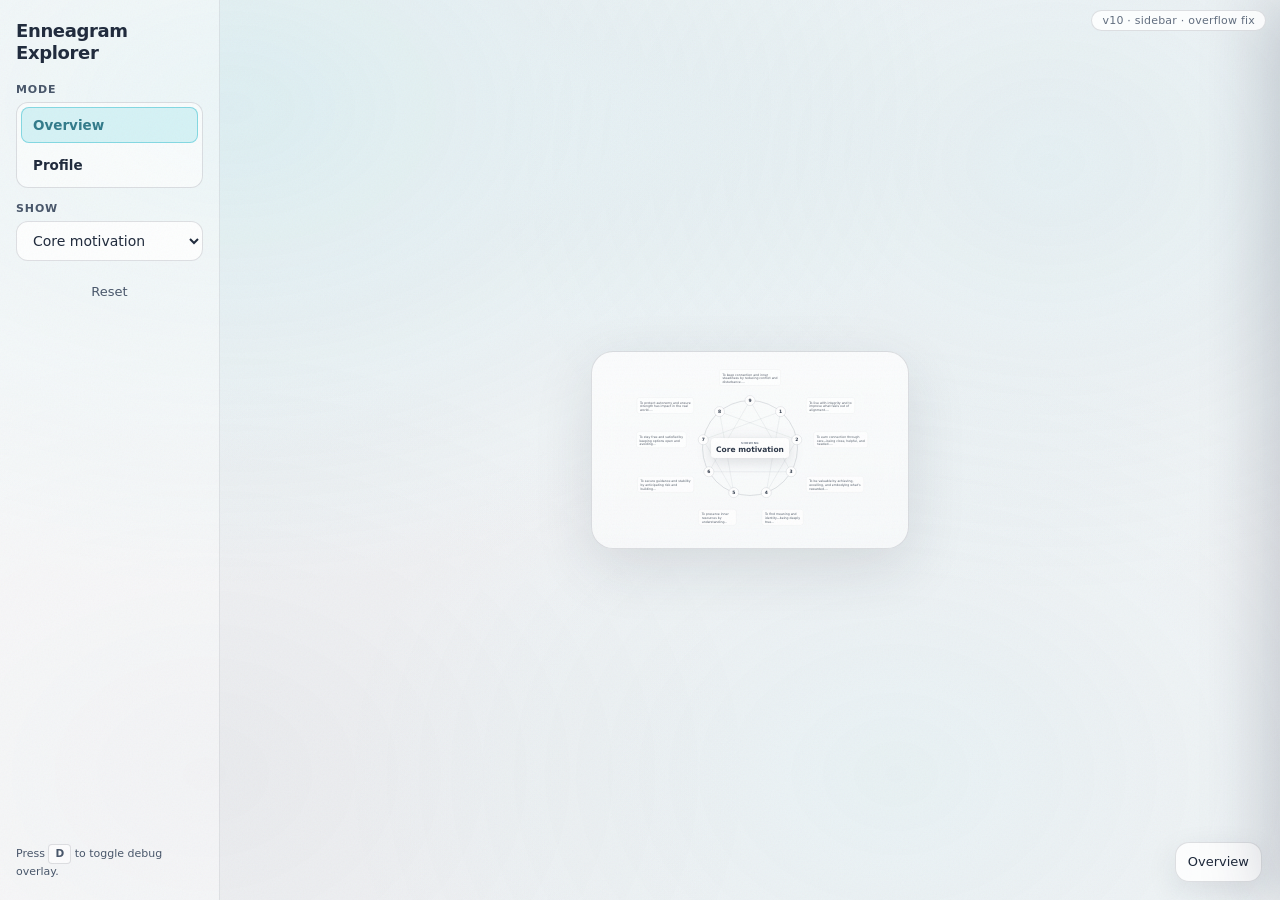
==== index.html @ 056f32e9 "Update index.html" ====
<!doctype html>
<html lang="en">
<head>
  <meta charset="utf-8" />
  <meta name="viewport" content="width=device-width, initial-scale=1" />
  <title>Enneagram Explorer — Compare + Type (v4)</title>
  <meta name="build-id" content="v10 · sidebar · overflow fix" />
  <meta name="color-scheme" content="light" />
  <style>
    :root {
      --brand-primary: #40C4D3;
      --brand-text: #1E293B;
      --brand-text-subtle: #475569;
      --brand-bg: #FFFFFF;
      --brand-page-bg: #F3F4F6;
      --font-heading: Satoshi, Inter, system-ui, -apple-system, Segoe UI, Roboto, Helvetica, Arial, sans-serif;
      --font-body: Inter, system-ui, -apple-system, Segoe UI, Roboto, Helvetica, Arial, sans-serif;
      --stroke: rgba(30,41,59,.14);
      --stroke-2: rgba(30,41,59,.10);
      --shadow: 0 18px 60px rgba(30,41,59,.12);
      --shadow-2: 0 10px 30px rgba(30,41,59,.10);
      --r-xl: 22px;
      --r-lg: 16px;
      --r-md: 12px;

      /* overlay palette (restrained) */
      --ol-a: rgba(59,130,246,.22);  /* blue */
      --ol-b: rgba(16,185,129,.22);  /* green */
      --ol-c: rgba(239,68,68,.22);   /* red */
      --ol-d: rgba(236,72,153,.20);  /* magenta */
      --ol-e: rgba(245,158,11,.20);  /* amber/yellow */
      --ol-f: rgba(6,182,212,.20);   /* cyan */

      --line-growth: rgba(34,197,94,.75);
      --line-stress: rgba(239,68,68,.70);
    }

    * { box-sizing: border-box; }
    html, body {
      height: 100%;
      margin: 0;
      background: var(--brand-page-bg);
      color: var(--brand-text);
      font-family: var(--font-body);
      -webkit-font-smoothing: antialiased;
      -moz-osx-font-smoothing: grayscale;
    }

    body::before {
      content: "";
      position: fixed;
      inset: 0;
      pointer-events: none;
      background:
        radial-gradient(1200px 800px at 18% 12%, color-mix(in srgb, var(--brand-primary) 14%, transparent) 0%, transparent 60%),
        radial-gradient(900px 700px at 82% 18%, color-mix(in srgb, var(--brand-primary) 9%, transparent) 0%, transparent 62%),
        radial-gradient(900px 700px at 70% 86%, color-mix(in srgb, var(--brand-primary) 7%, transparent) 0%, transparent 62%),
        radial-gradient(900px 700px at 16% 86%, rgba(30,41,59,.05) 0%, transparent 62%);
      opacity: .85;
    }

    body::after {
      content: "";
      position: fixed;
      inset: 0;
      pointer-events: none;
      opacity: .07;
      background-image: url("data:image/svg+xml,%3Csvg xmlns='http://www.w3.org/2000/svg' width='300' height='300'%3E%3Cfilter id='n'%3E%3CfeTurbulence type='fractalNoise' baseFrequency='.9' numOctaves='2' stitchTiles='stitch'/%3E%3C/filter%3E%3Crect width='300' height='300' filter='url(%23n)' opacity='.65'/%3E%3C/svg%3E");
      background-size: 420px 420px;
    }

    .wrap {
      min-height: 100vh;
      display: grid;
      grid-template-columns: 220px 1fr;
      position: relative;
    }

    .sidebar {
      position: sticky;
      top: 0;
      height: 100vh;
      padding: 20px 16px;
      display: flex;
      flex-direction: column;
      gap: 20px;
      border-right: 1px solid var(--stroke-2);
      background: rgba(255,255,255,.45);
      overflow-y: auto;
    }

    .brand h1 {
      margin: 0;
      font-family: var(--font-heading);
      font-weight: 650;
      letter-spacing: -0.02em;
      font-size: 18px;
      line-height: 1.2;
    }

    .sidebarControls {
      display: flex;
      flex-direction: column;
      gap: 14px;
    }

    .sidebarFoot {
      margin-top: auto;
      color: var(--brand-text-subtle);
      font-size: 11px;
      line-height: 1.5;
    }
    .sidebarFoot kbd {
      display: inline-block;
      padding: 1px 6px;
      border: 1px solid var(--stroke);
      border-radius: 4px;
      font-family: inherit;
      font-size: 10.5px;
      font-weight: 600;
      background: rgba(255,255,255,.7);
    }

    .ctrl {
      display: flex;
      flex-direction: column;
      gap: 6px;
    }
    .ctrl > label {
      color: var(--brand-text-subtle);
      font-size: 11px;
      letter-spacing: 0.08em;
      text-transform: uppercase;
      font-weight: 600;
    }
    .ctrl select {
      width: 100%;
      padding: 10px 12px;
      border: 1px solid var(--stroke);
      background: rgba(255,255,255,.85);
      border-radius: 12px;
      font: inherit;
      font-size: 14px;
      color: var(--brand-text);
    }
    .ctrl .mini { font-size: 13px; padding: 8px 10px; }

    /* Vertical segmented control (Mode selector in sidebar) */
    .seg {
      display: flex;
      flex-direction: column;
      gap: 4px;
      padding: 4px;
      background: rgba(255,255,255,.6);
      border: 1px solid var(--stroke);
      border-radius: 12px;
    }
    .seg button {
      appearance: none;
      border: 0;
      background: transparent;
      border-radius: 8px;
      padding: 10px 12px;
      font: inherit;
      font-size: 13.5px;
      font-weight: 550;
      color: var(--brand-text);
      text-align: left;
      cursor: pointer;
      transition: background .15s ease;
    }
    .seg button:hover { background: rgba(255,255,255,.7); }
    .seg button.active {
      background: color-mix(in srgb, var(--brand-primary) 22%, white);
      box-shadow: inset 0 0 0 1px color-mix(in srgb, var(--brand-primary) 55%, transparent);
      font-weight: 700;
      color: color-mix(in srgb, var(--brand-primary) 52%, var(--brand-text));
    }

    /* Stack the sidebar above main on narrow screens */
    @media (max-width: 720px) {
      .wrap { grid-template-columns: 1fr; }
      .sidebar {
        position: static;
        height: auto;
        border-right: 0;
        border-bottom: 1px solid var(--stroke-2);
        padding: 12px 14px;
      }
      .sidebarControls { flex-direction: row; flex-wrap: wrap; align-items: flex-end; }
      .seg { flex-direction: row; }
      .seg button { text-align: center; }
      .sidebarFoot { display: none; }
    }

    main {
      padding: 20px clamp(12px, 2.4vw, 28px);
      display: flex;
      align-items: center;
      justify-content: center;
      overflow: hidden;
      transition: padding-right .28s cubic-bezier(.2,.7,.2,1);
    }

    .card {
      border-radius: var(--r-xl);
      background: linear-gradient(180deg, rgba(255,255,255,.78), rgba(255,255,255,.56));
      border: 1px solid var(--stroke);
      box-shadow: var(--shadow);
      backdrop-filter: blur(14px);
      overflow: clip;
      position: relative;
    }

    .btn {
      appearance: none;
      border: 1px solid var(--stroke);
      background: rgba(255,255,255,.55);
      border-radius: 999px;
      padding: 8px 14px;
      font: inherit;
      font-size: 13px;
      color: var(--brand-text);
      cursor: pointer;
      transition: background .15s ease, border-color .15s ease;
    }
    .btn:hover { background: #fff; border-color: color-mix(in srgb, var(--brand-primary) 35%, var(--stroke)); }
    .btn-ghost { background: transparent; border-color: transparent; color: var(--brand-text-subtle); }
    .btn-ghost:hover { background: rgba(255,255,255,.55); border-color: var(--stroke); color: var(--brand-text); }

    .canvas { padding: 6px 8px 10px; }
    /* Cap the diagram to the viewport so it never forces scrolling.
       60px accounts for main's vertical padding + card border/padding. */
    .svgWrap {
      width: 100%;
      aspect-ratio: 5 / 3;
      max-height: calc(100vh - 60px);
      margin: 0 auto;
      display: grid;
      place-items: center;
    }
    svg { width: 100%; height: 100%; }

    .ring { fill: none; stroke: rgba(30,41,59,.25); stroke-width: 2.1; }
    .line { stroke: rgba(30,41,59,.14); stroke-width: 1.6; fill: none; }

    .node { cursor: pointer; }
    .node circle {
      fill: rgba(255,255,255,.88);
      stroke: rgba(30,41,59,.24);
      stroke-width: 1.4;
      transition: fill .18s ease, stroke .18s ease;
    }
    .node text {
      font-family: var(--font-heading);
      font-weight: 800;
      font-size: 18px;
      fill: rgba(30,41,59,.9);
      pointer-events: none;
      transition: fill .18s ease;
    }
    .node.hover circle {
      fill: color-mix(in srgb, var(--brand-primary) 10%, white);
      stroke: color-mix(in srgb, var(--brand-primary) 48%, rgba(30,41,59,.28));
    }
    .node.active circle {
      fill: color-mix(in srgb, var(--brand-primary) 16%, white);
      stroke: color-mix(in srgb, var(--brand-primary) 70%, rgba(30,41,59,.28));
    }

    /* Compare-mode inline labels */
    .cmpLabel { font-family: var(--font-body); font-size: 12.5px; line-height: 1.28; fill: rgba(30,41,59,.78); pointer-events: none; transition: font-size .18s ease, fill .18s ease; }
    .cmpLabel tspan.small { fill: rgba(71,85,105,.92); font-size: 11.5px; }
    .cmpLabelBg { fill: rgba(255,255,255,.78); stroke: rgba(30,41,59,.10); stroke-width: 1; rx: 10; ry: 10; cursor: default; transition: fill .18s ease, stroke .18s ease; }
    .cmpLabelGroup { transition: filter .22s ease; }
    .cmpLabelGroup:hover { filter: drop-shadow(0 12px 24px rgba(30,41,59,.14)); }
    .cmpLabelGroup.expanded .cmpLabelBg { fill: #ffffff; stroke: rgba(30,41,59,.26); filter: drop-shadow(0 22px 44px rgba(30,41,59,.24)); }
    .cmpLabelGroup.expanded .cmpLabel { fill: var(--brand-text); }

    /* Centre label — rounded card inside the circle.
       Overview mode: "SHOWING" eyebrow + prompt label (large).
       Profile mode, no type selected: big CTA.
       Profile mode, type selected: emoji + name + centre. */
    .centreLabel { font-family: var(--font-heading); text-anchor: middle; pointer-events: none; }
    .centreCard {
      fill: rgba(255,255,255,.94);
      stroke: rgba(30,41,59,.14);
      stroke-width: 1;
      filter: drop-shadow(0 14px 28px rgba(30,41,59,.14));
    }

    /* Overlay triangles */
    .triPath { fill: none; stroke: rgba(30,41,59,.14); stroke-width: 2; opacity: .35; transition: opacity .18s ease, stroke-width .18s ease, fill .18s ease; cursor: pointer; }
    .triPath.on { opacity: .95; stroke-width: 3.4; filter: drop-shadow(0 14px 20px rgba(30,41,59,.12)); }

    .triPath.a { stroke: var(--ol-a); }
    .triPath.b { stroke: var(--ol-b); }
    .triPath.c { stroke: var(--ol-c); }
    .triPath.d { stroke: var(--ol-d); }
    .triPath.e { stroke: var(--ol-e); }
    .triPath.f { stroke: var(--ol-f); }

    /* Filled triangles when highlighted */
    .triPath.a.on { fill: color-mix(in srgb, var(--ol-a) 60%, transparent); }
    .triPath.b.on { fill: color-mix(in srgb, var(--ol-b) 60%, transparent); }
    .triPath.c.on { fill: color-mix(in srgb, var(--ol-c) 60%, transparent); }
    .triPath.d.on { fill: color-mix(in srgb, var(--ol-d) 60%, transparent); }
    .triPath.e.on { fill: color-mix(in srgb, var(--ol-e) 60%, transparent); }
    .triPath.f.on { fill: color-mix(in srgb, var(--ol-f) 60%, transparent); }

    /* Triad mode: per-group colour wash on the type nodes */
    .node.triad-a circle { fill: color-mix(in srgb, var(--ol-a) 50%, white); }
    .node.triad-b circle { fill: color-mix(in srgb, var(--ol-b) 50%, white); }
    .node.triad-c circle { fill: color-mix(in srgb, var(--ol-c) 50%, white); }
    .node.triad-d circle { fill: color-mix(in srgb, var(--ol-d) 50%, white); }
    .node.triad-e circle { fill: color-mix(in srgb, var(--ol-e) 50%, white); }
    .node.triad-f circle { fill: color-mix(in srgb, var(--ol-f) 50%, white); }
    .node.triad-on.triad-a circle { fill: color-mix(in srgb, var(--ol-a) 90%, white); stroke: color-mix(in srgb, var(--ol-a) 85%, rgba(30,41,59,.4)); }
    .node.triad-on.triad-b circle { fill: color-mix(in srgb, var(--ol-b) 90%, white); stroke: color-mix(in srgb, var(--ol-b) 85%, rgba(30,41,59,.4)); }
    .node.triad-on.triad-c circle { fill: color-mix(in srgb, var(--ol-c) 90%, white); stroke: color-mix(in srgb, var(--ol-c) 85%, rgba(30,41,59,.4)); }
    .node.triad-on.triad-d circle { fill: color-mix(in srgb, var(--ol-d) 90%, white); stroke: color-mix(in srgb, var(--ol-d) 85%, rgba(30,41,59,.4)); }
    .node.triad-on.triad-e circle { fill: color-mix(in srgb, var(--ol-e) 90%, white); stroke: color-mix(in srgb, var(--ol-e) 85%, rgba(30,41,59,.4)); }
    .node.triad-on.triad-f circle { fill: color-mix(in srgb, var(--ol-f) 90%, white); stroke: color-mix(in srgb, var(--ol-f) 85%, rgba(30,41,59,.4)); }

    /* Line highlight overlays */
    .arrowPath { fill: none; stroke-width: 5.5; opacity: 0; stroke-linecap: round; stroke-linejoin: round; }
    .arrowPath.show { opacity: 1; filter: drop-shadow(0 10px 18px rgba(0,0,0,.08)); }
    .arrowPath.growth { stroke: var(--line-growth); }
    .arrowPath.stress { stroke: var(--line-stress); }

    /* Profile mode: zoom the SVG to just the ring by switching to a square aspect
       ratio. Width cap keeps the ring from being absurdly huge on wide monitors;
       height cap prevents viewport overflow. The JS swaps the viewBox in parallel. */
    body.profile-mode .svgWrap {
      aspect-ratio: 1 / 1;
      max-width: 760px;
      max-height: calc(100vh - 60px);
    }

    /* When the drawer is open on a reasonably wide viewport, shrink the main
       area (not the whole grid) so the diagram and drawer don't overlap. The
       sidebar stays anchored on the left. */
    @media (min-width: 860px) {
      .wrap.drawer-open main { padding-right: min(460px, 50vw); }
    }

    aside.drawer {
      position: fixed;
      top: 0;
      right: 0;
      height: 100vh;
      width: min(460px, 92vw);
      background: linear-gradient(180deg, rgba(255,255,255,.96), rgba(255,255,255,.92));
      border-left: 1px solid var(--stroke);
      box-shadow: -18px 0 60px rgba(30,41,59,.18);
      backdrop-filter: blur(14px);
      overflow-y: auto;
      z-index: 100;
      transform: translateX(100%);
      transition: transform .28s cubic-bezier(.2,.7,.2,1);
    }
    aside.drawer.open { transform: translateX(0); }

    .drawer-close {
      position: absolute;
      top: 14px;
      right: 14px;
      width: 32px;
      height: 32px;
      border-radius: 999px;
      border: 1px solid var(--stroke);
      background: rgba(255,255,255,.82);
      color: var(--brand-text-subtle);
      display: grid;
      place-items: center;
      font-size: 18px;
      line-height: 1;
      cursor: pointer;
      padding: 0;
      z-index: 2;
    }
    .drawer-close:hover { background: #fff; color: var(--brand-text); }

    .drawer-backdrop {
      position: fixed;
      inset: 0;
      background: rgba(15,23,42,.22);
      opacity: 0;
      pointer-events: none;
      transition: opacity .28s ease;
      z-index: 99;
    }
    .drawer-backdrop.open { opacity: 1; pointer-events: auto; }

    .panel {
      padding: 16px 18px 24px;
      display: grid;
      grid-template-rows: auto auto 1fr;
      gap: 12px;
    }

    .panelTop { display: flex; align-items: flex-start; justify-content: space-between; gap: 12px; }

    .typeTitle { display: flex; align-items: center; gap: 10px; min-width: 0; }

    .emoji {
      width: 36px;
      height: 36px;
      display: grid;
      place-items: center;
      border-radius: 12px;
      background: color-mix(in srgb, var(--brand-primary) 14%, white);
      border: 1px solid color-mix(in srgb, var(--brand-primary) 40%, rgba(30,41,59,.18));
      font-size: 18px;
      flex: 0 0 auto;
    }

    .typeTitle h2 {
      margin: 0;
      font-family: var(--font-heading);
      font-weight: 750;
      letter-spacing: -0.015em;
      font-size: 18px;
      line-height: 1.1;
    }

    .typeTitle p {
      margin: 4px 0 0;
      color: var(--brand-text-subtle);
      font-size: 13px;
      line-height: 1.35;
      max-width: 52ch;
    }

    /* Tabs */
    .tabs {
      display: none;
      gap: 8px;
      flex-wrap: wrap;
      align-items: center;
      padding: 8px;
      border-radius: 16px;
      border: 1px solid var(--stroke);
      background: rgba(255,255,255,.55);
    }

    .tab {
      border: 0;
      background: transparent;
      padding: 8px 10px;
      border-radius: 999px;
      font: inherit;
      font-size: 13px;
      color: var(--brand-text);
      cursor: pointer;
    }

    .tab.active {
      background: color-mix(in srgb, var(--brand-primary) 14%, white);
      box-shadow: inset 0 0 0 1px color-mix(in srgb, var(--brand-primary) 34%, transparent);
      font-weight: 650;
    }

    .pane { overflow: auto; padding-right: 6px; }

    .section {
      border: 1px solid var(--stroke-2);
      border-radius: var(--r-lg);
      background: rgba(255,255,255,.58);
      padding: 12px 12px;
      box-shadow: 0 10px 24px rgba(30,41,59,.06);
      margin-bottom: 10px;
    }

    .section h3 {
      margin: 0 0 8px;
      font-family: var(--font-heading);
      font-size: 14px;
      letter-spacing: -0.01em;
    }

    .copy { color: rgba(30,41,59,.88); font-size: 14px; line-height: 1.55; }
    .copy ul { margin: 8px 0 0; padding-left: 18px; }
    .copy li { margin: 6px 0; }
    .small { color: var(--brand-text-subtle); font-size: 13px; line-height: 1.4; }

    .chipRow { display: flex; flex-wrap: wrap; gap: 8px; margin-top: 10px; }
    .chip {
      border: 1px solid var(--stroke);
      background: rgba(255,255,255,.62);
      border-radius: 999px;
      padding: 8px 10px;
      font-size: 13px;
      cursor: pointer;
      display: inline-flex;
      align-items: center;
      gap: 8px;
    }
    .chip b { font-weight: 650; }

    .tooltip {
      position: fixed;
      z-index: 50;
      pointer-events: none;
      max-width: min(420px, calc(100vw - 28px));
      background: rgba(255,255,255,.84);
      border: 1px solid var(--stroke);
      border-radius: 16px;
      padding: 10px 12px;
      box-shadow: var(--shadow-2);
      backdrop-filter: blur(14px);
      opacity: 0;
      transform: translateY(6px);
      transition: opacity .12s ease, transform .12s ease;
    }

    .tooltip.show { opacity: 1; transform: translateY(0); }

    .ttTitle { display: flex; align-items: center; gap: 8px; font-family: var(--font-heading); font-weight: 750; letter-spacing: -0.01em; }
    .ttBody { margin-top: 6px; color: rgba(30,41,59,.86); font-size: 13px; line-height: 1.45; }

    .toast {
      position: fixed;
      right: 18px;
      bottom: 18px;
      background: rgba(255,255,255,.80);
      border: 1px solid var(--stroke);
      border-radius: 14px;
      padding: 10px 12px;
      box-shadow: var(--shadow-2);
      backdrop-filter: blur(14px);
      display: none;
      max-width: 420px;
      color: var(--brand-text);
      z-index: 60;
      font-size: 13px;
      line-height: 1.4;
    }

    .toast.show { display: block; animation: pop .2s ease; }

    @keyframes pop {
      from { transform: translateY(8px); opacity: .0; }
      to { transform: translateY(0); opacity: 1; }
    }

  /* Debug panel (only visible when DEBUG is on) */
    .debugPanel{
      position:absolute;
      left: 14px;
      bottom: 14px;
      z-index: 90;
      background: rgba(255,255,255,.82);
      border: 1px solid var(--stroke);
      border-radius: 14px;
      padding: 10px 12px;
      box-shadow: var(--shadow-2);
      backdrop-filter: blur(12px);
      display:none;
      min-width: 260px;
    }
    .debugPanel.show{ display:block; }
    .debugPanel .row{ display:flex; align-items:center; justify-content:space-between; gap: 10px; }
    .debugPanel .k{ font-size: 11px; color: rgba(71,85,105,.9); letter-spacing:.06em; text-transform: uppercase; }
    .debugPanel .v{ font-size: 12px; color: rgba(30,41,59,.92); font-weight: 650; }
    .debugPanel input[type="range"]{ width: 100%; margin-top: 8px; }

    /* Small version badge in the top-right so it's easy to tell at a glance
       which version of the file is loaded (useful when troubleshooting caching). */
    .versionBadge {
      position: fixed;
      top: 10px;
      right: 14px;
      z-index: 200;
      font-family: var(--font-body);
      font-size: 11px;
      font-weight: 500;
      letter-spacing: 0.02em;
      color: rgba(71, 85, 105, 0.85);
      background: rgba(255, 255, 255, 0.82);
      border: 1px solid var(--stroke);
      border-radius: 999px;
      padding: 3px 10px;
      backdrop-filter: blur(8px);
      pointer-events: none;
      user-select: none;
    }

  </style>
</head>
<body>
  <div class="versionBadge" id="versionBadge">v6</div>
  <div class="wrap">
    <aside class="sidebar">
      <div class="brand">
        <h1>Enneagram Explorer</h1>
      </div>

      <div class="sidebarControls">
        <div class="ctrl">
          <label>Mode</label>
          <div class="seg" id="macroSeg" aria-label="Mode selector">
            <button type="button" data-macro="compare" class="active">Overview</button>
            <button type="button" data-macro="type">Profile</button>
          </div>
        </div>

        <div class="ctrl" id="compareSelect">
          <label for="cmpPrompt">Show</label>
          <select id="cmpPrompt"></select>
          <select id="cmpSub" class="mini" style="display:none;"></select>
        </div>

        <button class="btn btn-ghost" id="reset" type="button">Reset</button>
      </div>

      <div class="sidebarFoot">
        Press <kbd>D</kbd> to toggle debug overlay.
      </div>
    </aside>

    <main>
      <section class="card" aria-label="Enneagram map">
        <div class="canvas">
          <div class="svgWrap" style="position:relative;">
            <div class="debugPanel" id="debugPanel">
              <div class="k" style="text-transform:none; letter-spacing:0;">Anchor points shown in blue. Label rects shown in green.</div>
              <div class="k" style="margin-top:8px; text-transform:none; letter-spacing:0;">Toggle debug: <b>D</b></div>
            </div>
            <svg viewBox="-220 -60 1200 720" role="img" aria-label="Enneagram diagram" id="diagramSvg">
              <g id="diagram" transform="translate(80,0)">
                <path class="line" id="triangle" />
                <path class="line" id="hexad" />
                <circle class="ring" cx="300" cy="300" r="190" />

                <!-- overlays -->
                <g id="overlayGroups"></g>
                <g id="overlayArrows"></g>

                <!-- Centre label sits BELOW nodes so node circles render over it
                     when a wide centre card would otherwise overlap them. -->
                <g id="centreLabel" aria-hidden="true"></g>

                <g id="nodes"></g>
                <g id="debugLayer"></g>
                <g id="compareLabels">
                  <g id="labelLeaders"></g>
                  <g id="labelBoxes"></g>
                </g>
              </g>
            </svg>
          </div>
        </div>
      </section>
    </main>

    <div class="drawer-backdrop" id="drawerBackdrop" aria-hidden="true"></div>

    <aside class="drawer" id="detailDrawer" aria-label="Detail panel" aria-hidden="true">
      <button class="drawer-close" id="drawerClose" type="button" aria-label="Close details">×</button>
      <div class="panel">
        <div class="panelTop">
          <div class="typeTitle">
            <div class="emoji" id="typeEmoji">—</div>
            <div>
              <h2 id="panelTitle">Compare</h2>
              <p id="panelLead">Choose a compare prompt, then click a type to pin the full text here.</p>
            </div>
          </div>
          <div style="display:flex; gap:8px; flex-wrap:wrap; justify-content:flex-end;">
            <button class="btn" id="focus" type="button">Focus</button>
          </div>
        </div>

        <div class="tabs" id="tabs" aria-label="Type mode tabs"></div>
        <div class="pane" id="pane"></div>
      </div>
    </aside>
  </div>

  <div class="tooltip" id="tooltip" aria-hidden="true">
    <div class="ttTitle" id="ttTitle"></div>
    <div class="ttBody" id="ttBody"></div>
  </div>

  <div class="toast" id="toast" role="status" aria-live="polite"></div>

  <script>
    // --- Geometry ---
    const cx = 300, cy = 300, r = 190; // slightly smaller so outside labels fit better
    const order = [9,1,2,3,4,5,6,7,8];
    const angles = { 9:0, 1:40, 2:80, 3:120, 4:160, 5:200, 6:240, 7:280, 8:320 };

    function polarToXY(angleDeg, radius=r) {
      const a = (angleDeg - 90) * Math.PI / 180;
      return { x: cx + Math.cos(a) * radius, y: cy + Math.sin(a) * radius };
    }

    const points = Object.fromEntries(order.map(n => [n, polarToXY(angles[n]) ]));

    function pathFrom(seq) {
      return seq.map((n,i) => `${i===0?'M':'L'} ${points[n].x.toFixed(2)} ${points[n].y.toFixed(2)}`).join(' ') + ' Z';
    }

    function openPath(seq) {
      return seq.map((n,i) => `${i===0?'M':'L'} ${points[n].x.toFixed(2)} ${points[n].y.toFixed(2)}`).join(' ');
    }

    document.getElementById('triangle').setAttribute('d', pathFrom([9,3,6]));
    document.getElementById('hexad').setAttribute('d', pathFrom([1,4,2,8,5,7]));

    // --- Data (paraphrased + placeholders flagged) ---
    // Note: We are not reproducing book text verbatim.
    const TYPES = {
      1: { emoji:'✅', name:'Type 1', centre:'Instinctive (Gut)',
        coreMotivation:'To live with integrity and to improve what feels out of alignment. (Placeholder — refine wording)',
        coreFear:'Being bad, corrupt, or defective.',
        coreDesire:'To be good and in balance; to have integrity.',
        childhoodMessage:'You are good.',
        wakeUpCall:'A heavy sense of personal obligation to fix what is wrong.',
        warningSign:'Fear that their ideals may be wrong or counterproductive.',
        lines:{stress:4, growth:7},
        growthLineExplanation:'Moving toward 7 can look like more spontaneity and play, loosening the inner grip without abandoning standards. (Placeholder — refine wording)',
        stressLineExplanation:'Under pressure, some Ones become moodier and more self-conscious, with a stronger sense of dissatisfaction. (Placeholder — refine wording)'
      },
      2: { emoji:'🤝', name:'Type 2', centre:'Feeling (Heart)',
        coreMotivation:'To earn connection through care—being close, helpful, and needed. (Placeholder — refine wording)',
        coreFear:'Being unloved or unwanted.',
        coreDesire:'To feel loved.',
        childhoodMessage:'You are wanted.',
        wakeUpCall:'People-pleasing as a way to secure connection.',
        warningSign:'Fear that they are driving loved ones away.',
        lines:{stress:8, growth:4},
        growthLineExplanation:'Moving toward 4 can look like owning personal feelings and needs directly, not just tracking others. (Placeholder — refine wording)',
        stressLineExplanation:'Under pressure, Twos may become more forceful or controlling about getting needs met. (Placeholder — refine wording)'
      },
      3: { emoji:'🏆', name:'Type 3', centre:'Feeling (Heart)',
        coreMotivation:'To be valuable by achieving, excelling, and embodying what’s rewarded. (Placeholder — refine wording)',
        coreFear:'Being worthless without achievement.',
        coreDesire:'To be valuable.',
        childhoodMessage:'You are loved for yourself.',
        wakeUpCall:'Equating value with success and performance.',
        warningSign:'Fear that they are failing and their image is fraudulent.',
        lines:{stress:9, growth:6},
        growthLineExplanation:'Moving toward 6 can look like commitment to people and values, not just outcomes—more cooperation, less image-management. (Placeholder — refine wording)',
        stressLineExplanation:'Under pressure, Threes can disengage and go on autopilot, avoiding what they feel. (Placeholder — refine wording)'
      },
      4: { emoji:'🎭', name:'Type 4', centre:'Feeling (Heart)',
        coreMotivation:'To find meaning and identity—being deeply true to the inner experience. (Placeholder — refine wording)',
        coreFear:'Having no identity or personal significance.',
        coreDesire:'To be oneself.',
        childhoodMessage:'You are seen for who you are.',
        wakeUpCall:'Using imagination to intensify feelings and longing.',
        warningSign:'Fear they are wasting their life and opportunities.',
        lines:{stress:2, growth:1},
        growthLineExplanation:'Moving toward 1 can look like structure, discernment, and principled action—turning feeling into follow-through. (Placeholder — refine wording)',
        stressLineExplanation:'Under pressure, Fours can cling for reassurance or become more demanding of closeness. (Placeholder — refine wording)'
      },
      5: { emoji:'🔍', name:'Type 5', centre:'Thinking (Head)',
        coreMotivation:'To preserve inner resources by understanding and keeping enough space. (Placeholder — refine wording)',
        coreFear:'Being helpless, incapable, or overwhelmed.',
        coreDesire:'To be competent.',
        childhoodMessage:'Your needs are not a problem.',
        wakeUpCall:'Withdrawing from reality into concepts and mental worlds.',
        warningSign:'Fear they will never find a place in the world with people.',
        lines:{stress:7, growth:8},
        growthLineExplanation:'Moving toward 8 can look like decisive engagement and plainspoken action, taking up space in the world. (Placeholder — refine wording)',
        stressLineExplanation:'Under pressure, Fives can become scattered and overstimulated, chasing options or ideas. (Placeholder — refine wording)'
      },
      6: { emoji:'🔒', name:'Type 6', centre:'Thinking (Head)',
        coreMotivation:'To secure guidance and stability by anticipating risk and building support. (Placeholder — refine wording)',
        coreFear:'Being without support or guidance.',
        coreDesire:'To be secure.',
        childhoodMessage:'You are safe.',
        wakeUpCall:'Becoming dependent on something outside the self for guidance.',
        warningSign:'Fear that their own actions have harmed their security.',
        lines:{stress:3, growth:9},
        growthLineExplanation:'Moving toward 9 can look like steadiness and calm, trusting the next step without constant scanning. (Placeholder — refine wording)',
        stressLineExplanation:'Under pressure, Sixes can hustle for approval or certainty, becoming more competitive or image-driven. (Placeholder — refine wording)'
      },
      7: { emoji:'🎉', name:'Type 7', centre:'Thinking (Head)',
        coreMotivation:'To stay free and satisfied by keeping options open and avoiding confinement. (Placeholder — refine wording)',
        coreFear:'Being deprived or trapped in pain.',
        coreDesire:'To be happy and satisfied.',
        childhoodMessage:'You will be taken care of.',
        wakeUpCall:'A feeling that something better is available elsewhere.',
        warningSign:'Fear that their pursuits are bringing only pain.',
        lines:{stress:1, growth:5},
        growthLineExplanation:'Moving toward 5 can look like depth, focus, and staying with experience long enough to learn from it. (Placeholder — refine wording)',
        stressLineExplanation:'Under pressure, Sevens can become more critical and perfectionistic, tightening around details. (Placeholder — refine wording)'
      },
      8: { emoji:'🦁', name:'Type 8', centre:'Instinctive (Gut)',
        coreMotivation:'To protect autonomy and ensure strength has impact in the real world. (Placeholder — refine wording)',
        coreFear:'Being harmed or controlled by others.',
        coreDesire:'To protect oneself and determine one’s path.',
        childhoodMessage:'You will not be betrayed.',
        wakeUpCall:'Pushing and struggling to force things to happen.',
        warningSign:'Fear others are turning against them and will retaliate.',
        lines:{stress:5, growth:2},
        growthLineExplanation:'Moving toward 2 can look like strength expressed as care—warmth without losing boundaries. (Placeholder — refine wording)',
        stressLineExplanation:'Under pressure, Eights can withdraw and become more guarded and watchful. (Placeholder — refine wording)'
      },
      9: { emoji:'☮️', name:'Type 9', centre:'Instinctive (Gut)',
        coreMotivation:'To keep connection and inner steadiness by reducing conflict and disturbance. (Placeholder — refine wording)',
        coreFear:'Loss of connection; fragmentation.',
        coreDesire:'To be at peace.',
        childhoodMessage:'Your presence matters.',
        wakeUpCall:'Outwardly accommodating to avoid conflict.',
        warningSign:'Fear reality will force them to deal with their problems.',
        lines:{stress:6, growth:3},
        growthLineExplanation:'Moving toward 3 can look like prioritising, acting, and allowing visibility without losing groundedness. (Placeholder — refine wording)',
        stressLineExplanation:'Under pressure, Nines can become more anxious and second-guessing, scanning for what could go wrong. (Placeholder — refine wording)'
      },
    };

    const GROUP_SYSTEMS = {
      centres: {
        label: 'Centres (Gut/Heart/Head)',
        groups: [
          { id:'gut', name:'Instinctive (Gut)', types:[8,9,1], color:'a',
            summary:'Concerned with boundaries and resistance; anger/rage is often the signal emotion.',
            perType: {
              8: 'When activated, energy moves outward: protect, push back, take charge. (Placeholder — refine wording)',
              9: 'When activated, energy can go numb or diffuse: minimise disturbance, keep things steady. (Placeholder — refine wording)',
              1: 'When activated, energy can tighten inward: hold standards, self-correct, restrain impulses. (Placeholder — refine wording)'
            }
          },
          { id:'heart', name:'Feeling (Heart)', types:[2,3,4], color:'b',
            summary:'Concerned with self-image and value; shame/self-consciousness often sits underneath.',
            perType: {
              2: 'Tracks others to secure closeness; can over-give to earn belonging. (Placeholder — refine wording)',
              3: 'Adapts to what’s rewarded; performance protects against worthlessness. (Placeholder — refine wording)',
              4: 'Seeks meaning and identity; intensity protects against feeling insignificant. (Placeholder — refine wording)'
            }
          },
          { id:'head', name:'Thinking (Head)', types:[5,6,7], color:'c',
            summary:'Concerned with security and guidance; fear/anxiety often drives strategies.',
            perType: {
              5: 'Pulls back to preserve resources and reduce overwhelm. (Placeholder — refine wording)',
              6: 'Scans for risk and support; tries to establish certainty. (Placeholder — refine wording)',
              7: 'Stays future-oriented to avoid pain; keeps options open. (Placeholder — refine wording)'
            }
          },
        ]
      },
      hornevian: {
        label: 'Hornevian (social style)',
        groups: [
          { id:'assertive', name:'Assertive', types:[3,7,8], color:'d',
            summary:'Moves against pressure by expanding the ego: taking charge, pushing forward, insisting.',
            perType: {
              3: 'Pushes toward achievement: “I’ll perform and win the goal.” (Placeholder — refine wording)',
              7: 'Pushes toward options: “I’ll stay free and keep it positive.” (Placeholder — refine wording)',
              8: 'Pushes toward control: “I’ll handle it directly.” (Placeholder — refine wording)'
            }
          },
          { id:'compliant', name:'Compliant / Dutiful', types:[1,2,6], color:'e',
            summary:'Moves toward what feels required: duty, rightness, earning belonging/support.',
            perType: {
              1: 'Earns autonomy by being correct/responsible. (Placeholder — refine wording)',
              2: 'Earns closeness by helping and being needed. (Placeholder — refine wording)',
              6: 'Earns security by doing what’s expected / covering bases. (Placeholder — refine wording)'
            }
          },
          { id:'withdrawn', name:'Withdrawn', types:[4,5,9], color:'f',
            summary:'Moves away to regulate: retreats inward, conserves energy, keeps distance from demands.',
            perType: {
              4: 'Withdraws into feeling/meaning: “I need space to feel and understand.” (Placeholder — refine wording)',
              5: 'Withdraws into thinking: “I need space to think and prepare.” (Placeholder — refine wording)',
              9: 'Withdraws into comfort: “I’ll keep things calm; I don’t want escalation.” (Placeholder — refine wording)'
            }
          }
        ]
      },
      harmonic: {
        label: 'Harmonic (coping with conflict)',
        groups: [
          { id:'positive', name:'Positive outlook', types:[2,7,9], color:'b',
            summary:'Copes by reframing or emphasising the positive; can have difficulty staying with pain and conflict.',
            perType: {
              2: 'Keeps connection by focusing on helping and goodwill. (Placeholder — refine wording)',
              7: 'Keeps mood up by scanning for what could be enjoyable or possible. (Placeholder — refine wording)',
              9: 'Keeps peace by smoothing tension and minimising disturbance. (Placeholder — refine wording)'
            }
          },
          { id:'competency', name:'Competency', types:[1,3,5], color:'a',
            summary:'Copes by getting competent and objective; feelings may be put aside to solve the problem.',
            perType: {
              1: 'Solves by standards: “Let’s do it the right way.” (Placeholder — refine wording)',
              3: 'Solves by efficiency: “Let’s execute and deliver.” (Placeholder — refine wording)',
              5: 'Solves by analysis: “Let me understand the hidden issues.” (Placeholder — refine wording)'
            }
          },
          { id:'reactive', name:'Reactive', types:[4,6,8], color:'c',
            summary:'Copes by responding strongly and needing engagement; wants a real response before moving on.',
            perType: {
              4: 'Needs emotional resonance: “Do you understand what this means and how it feels?” (Draft — review)',
              6: 'Needs reassurance and clarity: “Is this safe, and what’s the plan?” (Draft — review)',
              8: 'Needs truth and traction: “What’s actually happening, and what are we going to do?” (Draft — review)'
            }
          },
        ]
      }
    };

    const COMPARE_PROMPTS = [
      { id:'coreMotivation', label:'Core motivation', stem:'Core motivation:' },
      { id:'coreFear', label:'Core fear', stem:'Core fear:' },
      { id:'coreDesire', label:'Core desire', stem:'Core desire:' },
      { id:'childhoodMessage', label:'Childhood message', stem:'Childhood message:' },
      { id:'wakeUpCall', label:'Wake-up call', stem:'Wake-up call:' },
      { id:'warningSign', label:'Warning sign', stem:'Warning sign:' },
      { id:'linesGrowth', label:'Growth line (integration)', stem:'Growth line:' },
      { id:'linesStress', label:'Stress line (disintegration)', stem:'Stress line:' },
      { id:'groups', label:'Groups (triads)', stem:'Group:' },
    ];

    // --- UI state ---
    let macro = 'compare';
    let comparePrompt = 'coreMotivation';
    let compareSub = 'harmonic';
    let hoveredGroup = null; // {systemKey, groupId}
    let activeType = null;
    let activeTab = 'overview';

    // --- DOM ---
    const macroSeg = document.getElementById('macroSeg');
    const compareSelectWrap = document.getElementById('compareSelect');
    const cmpPromptSel = document.getElementById('cmpPrompt');
    const cmpSubSel = document.getElementById('cmpSub');

    const stageHint = document.getElementById('stageHint');
    const resetBtn = document.getElementById('reset');

    // Compare-mode title + hint now live in the card header (outside the diagram sandbox)
    const cmpTitleTextEl = document.getElementById('cmpTitleText');
    const cmpHintTextEl = document.getElementById('cmpHintText');

    const nodesG = document.getElementById('nodes');
    const labelsG = document.getElementById('compareLabels');
    const leadersG = document.getElementById('labelLeaders');
    const labelBoxesG = document.getElementById('labelBoxes');
    const overlayGroupsG = document.getElementById('overlayGroups');
    const overlayArrowsG = document.getElementById('overlayArrows');
    const debugLayerG = document.getElementById('debugLayer');

    const tooltip = document.getElementById('tooltip');
    const ttTitle = document.getElementById('ttTitle');
    const ttBody = document.getElementById('ttBody');

    const tabsEl = document.getElementById('tabs');
    const pane = document.getElementById('pane');

    const panelTitle = document.getElementById('panelTitle');
    const panelLead = document.getElementById('panelLead');
    const typeEmoji = document.getElementById('typeEmoji');

    const toastEl = document.getElementById('toast');

    function toast(msg) {
      toastEl.textContent = msg;
      toastEl.classList.add('show');
      window.clearTimeout(toast._t);
      toast._t = window.setTimeout(() => toastEl.classList.remove('show'), 1600);
    }

    function escapeHtml(s) {
      return String(s)
        .replaceAll('&', '&amp;')
        .replaceAll('<', '&lt;')
        .replaceAll('>', '&gt;')
        .replaceAll('"', '&quot;')
        .replaceAll("'", '&#39;');
    }

    // --- Prompt UI ---
    for (const p of COMPARE_PROMPTS) {
      const opt = document.createElement('option');
      opt.value = p.id;
      opt.textContent = p.label;
      cmpPromptSel.appendChild(opt);
    }
    cmpPromptSel.value = comparePrompt;

    function refreshSubSelector() {
      if (comparePrompt !== 'groups') {
        cmpSubSel.style.display = 'none';
        return;
      }
      cmpSubSel.style.display = 'block';
      cmpSubSel.innerHTML = '';
      for (const key of Object.keys(GROUP_SYSTEMS)) {
        const opt = document.createElement('option');
        opt.value = key;
        opt.textContent = GROUP_SYSTEMS[key].label;
        cmpSubSel.appendChild(opt);
      }
      cmpSubSel.value = compareSub;
    }

    cmpPromptSel.addEventListener('change', () => {
      comparePrompt = cmpPromptSel.value;
      refreshSubSelector();
      renderCompareSurface();
      if (activeType && macro === 'compare') renderComparePanel(activeType);
    });

    cmpSubSel.addEventListener('change', () => {
      compareSub = cmpSubSel.value;
      renderCompareSurface();
      if (activeType && macro === 'compare') renderComparePanel(activeType);
    });

    refreshSubSelector();

    // --- SVG nodes with stable scaling ---
    const nodeRadius = 20;

    function setNodeScale(g, s) {
      const tx = Number(g.dataset.tx);
      const ty = Number(g.dataset.ty);
      g.dataset.scale = String(s);
      g.setAttribute('transform', `translate(${tx}, ${ty}) scale(${s})`);
    }

    function setNodeActive(n) {
      document.querySelectorAll('.node').forEach(el => {
        const isActive = Number(el.dataset.type) === n;
        el.classList.toggle('active', isActive);
        setNodeScale(el, isActive ? 1.06 : 1);
      });
    }

    function createNode(n) {
      const g = document.createElementNS('http://www.w3.org/2000/svg', 'g');
      g.setAttribute('class', 'node');
      g.setAttribute('tabindex', '0');
      g.setAttribute('role', 'button');
      g.setAttribute('aria-label', `Type ${n}`);
      g.dataset.type = String(n);

      const p = points[n];
      g.dataset.tx = String(p.x);
      g.dataset.ty = String(p.y);
      g.dataset.scale = '1';
      g.setAttribute('transform', `translate(${p.x}, ${p.y}) scale(1)`);

      const c = document.createElementNS('http://www.w3.org/2000/svg', 'circle');
      c.setAttribute('r', String(nodeRadius));
      c.setAttribute('cx', '0');
      c.setAttribute('cy', '0');

      const t = document.createElementNS('http://www.w3.org/2000/svg', 'text');
      t.setAttribute('x', '0');
      t.setAttribute('y', '6');
      t.setAttribute('text-anchor', 'middle');
      t.textContent = String(n);

      g.appendChild(c);
      g.appendChild(t);

      g.addEventListener('click', () => selectType(n));
      g.addEventListener('keydown', (e) => {
        if (e.key === 'Enter' || e.key === ' ') { e.preventDefault(); selectType(n); }
      });

      g.addEventListener('mousemove', (e) => showTooltip(e, n));
      g.addEventListener('mouseenter', (e) => {
        g.classList.add('hover');
        setNodeScale(g, Math.max(1.10, Number(g.dataset.scale)));
        showTooltip(e, n);

        // In groups mode, hovering a node also surfaces its group triangle.
        if (macro === 'compare' && comparePrompt === 'groups') {
          const sys = GROUP_SYSTEMS[compareSub];
          const grp = sys.groups.find(x => x.types.includes(n));
          if (grp) {
            hoveredGroup = { systemKey: compareSub, groupId: grp.id };
            highlightGroup(hoveredGroup);
          }
        }

        // In line prompts, show arrows
        if (macro === 'compare' && (comparePrompt === 'linesGrowth' || comparePrompt === 'linesStress')) {
          renderLineOverlays(n);
        }
      });

      g.addEventListener('mouseleave', () => {
        g.classList.remove('hover');
        const keep = (activeType === n) ? 1.06 : 1;
        setNodeScale(g, keep);
        hideTooltip();

        if (macro === 'compare' && comparePrompt === 'groups') {
          hoveredGroup = null;
          highlightGroup(pinnedGroup);
        }

        if (macro === 'compare' && (comparePrompt === 'linesGrowth' || comparePrompt === 'linesStress')) {
          clearLineOverlays();
        }
      });

      return g;
    }

    order.forEach(n => nodesG.appendChild(createNode(n)));

    // --- Compare value / labels ---
    function compareValue(t, promptId) {
      const d = TYPES[t];
      if (!d) return '';
      if (promptId === 'linesGrowth') return `${t} → ${d.lines.growth}`;
      if (promptId === 'linesStress') return `${t} → ${d.lines.stress}`;
      return d[promptId] || '';
    }

    function truncateForLabel(s, max=66) {
      const clean = String(s).trim();
      if (clean.length <= max) return clean;
      return clean.slice(0, max - 1).trimEnd() + '…';
    }

    let DEBUG = false;
    const BUILD_ID = (document.querySelector('meta[name="build-id"]')?.getAttribute('content')) || 'unknown';
    // Mirror build id into the visible version badge.
    const versionBadgeEl = document.getElementById('versionBadge');
    if (versionBadgeEl) versionBadgeEl.textContent = BUILD_ID;

    function toggleDebug() {
      DEBUG = !DEBUG;
      const dbgPanel = document.getElementById('debugPanel');
      if (dbgPanel) dbgPanel.classList.toggle('show', DEBUG);
      renderDebugOverlay();
      if (DEBUG && macro === 'compare') { renderCompareSurface(); }
      toast(DEBUG ? `Debug ON • ${BUILD_ID}` : 'Debug OFF');
    }

    window.addEventListener('keydown', (e) => {
      if (e.key === 'd' || e.key === 'D') {
        e.preventDefault();
        toggleDebug();
      }
    });

    function renderDebugOverlay(items=null) {
      if (!debugLayerG) return;
      debugLayerG.innerHTML = '';
      if (!DEBUG) return;

      // Anchor points (blue crosshair + type number label)
      for (const n of order) {
        const a = LABEL_ANCHORS[n];
        if (!a) continue;
        const g = document.createElementNS('http://www.w3.org/2000/svg','g');
        const l1 = document.createElementNS('http://www.w3.org/2000/svg','line');
        l1.setAttribute('x1', a.ax-6); l1.setAttribute('y1', a.ay);
        l1.setAttribute('x2', a.ax+6); l1.setAttribute('y2', a.ay);
        l1.setAttribute('stroke','rgba(59,130,246,.85)'); l1.setAttribute('stroke-width','1.4');
        const l2 = document.createElementNS('http://www.w3.org/2000/svg','line');
        l2.setAttribute('x1', a.ax); l2.setAttribute('y1', a.ay-6);
        l2.setAttribute('x2', a.ax); l2.setAttribute('y2', a.ay+6);
        l2.setAttribute('stroke','rgba(59,130,246,.85)'); l2.setAttribute('stroke-width','1.4');
        const tt = document.createElementNS('http://www.w3.org/2000/svg','text');
        tt.setAttribute('x', a.ax + 8);
        tt.setAttribute('y', a.ay - 8);
        tt.setAttribute('font-size','11');
        tt.setAttribute('fill','rgba(59,130,246,.92)');
        tt.setAttribute('font-family','Inter, system-ui, sans-serif');
        tt.textContent = `${n}`;
        g.appendChild(l1); g.appendChild(l2); g.appendChild(tt);
        debugLayerG.appendChild(g);
      }

      // Final box rects (green outlines)
      if (items) {
        for (const it of items) {
          const rr = document.createElementNS('http://www.w3.org/2000/svg','rect');
          rr.setAttribute('x', it.rect.x);
          rr.setAttribute('y', it.rect.y);
          rr.setAttribute('width', it.rect.w);
          rr.setAttribute('height', it.rect.h);
          rr.setAttribute('fill','none');
          rr.setAttribute('stroke','rgba(16,185,129,.75)');
          rr.setAttribute('stroke-width','1.2');
          debugLayerG.appendChild(rr);
        }
      }

      // Build ID stamp (bottom-left of diagram coord space)
      const lab = document.createElementNS('http://www.w3.org/2000/svg','text');
      lab.setAttribute('x','-200');
      lab.setAttribute('y','640');
      lab.setAttribute('font-size','11');
      lab.setAttribute('fill','rgba(244,63,94,.85)');
      lab.setAttribute('font-family','Inter, system-ui, sans-serif');
      lab.textContent = `DEBUG • ${BUILD_ID}`;
      debugLayerG.appendChild(lab);
    }

    // Hand-authored label anchors.
    // ax, ay = exact point where the leader line meets the label box (diagram-local coordinates).
    // edge   = which side of the box receives the leader; box extends away from the circle.
    // wrap   = word-wrap character budget for this position (tight positions use fewer chars).
    // maxW   = upper bound on box width (keeps left/right boxes inside the viewBox, and
    //          keeps the two bottom labels from colliding with each other).
    // If you want to retune, just edit these nine numbers — that's the whole layout.
    const LABEL_ANCHORS = {
      9: { ax: 300, ay:  50, edge: 'bottom', wrap: 36, maxW: 280 },
      1: { ax: 525, ay: 130, edge: 'left',   wrap: 32, maxW: 250 },
      2: { ax: 555, ay: 267, edge: 'left',   wrap: 32, maxW: 250 },
      3: { ax: 525, ay: 445, edge: 'left',   wrap: 32, maxW: 250 },
      4: { ax: 430, ay: 545, edge: 'top',    wrap: 24, maxW: 200 },
      5: { ax: 170, ay: 545, edge: 'top',    wrap: 24, maxW: 200 },
      6: { ax:  75, ay: 445, edge: 'right',  wrap: 32, maxW: 250 },
      7: { ax:  45, ay: 267, edge: 'right',  wrap: 32, maxW: 250 },
      8: { ax:  75, ay: 130, edge: 'right',  wrap: 32, maxW: 250 },
    };

    function wrapTextIntoLines(text, maxCharsPerLine, maxLines) {
      // Simple word-wrap by character count. We also cap lines to 2–3 (as per spec).
      const words = String(text).trim().split(/\s+/).filter(Boolean);
      const lines = [];
      let cur = '';

      for (const w of words) {
        const next = cur ? (cur + ' ' + w) : w;
        if (next.length <= maxCharsPerLine) {
          cur = next;
        } else {
          if (cur) lines.push(cur);
          cur = w;
          if (lines.length === maxLines - 1) break;
        }
      }
      if (lines.length < maxLines && cur) lines.push(cur);

      // If we exceeded words, add ellipsis to last line.
      const consumedWords = lines.join(' ').split(/\s+/).length;
      if (consumedWords < words.length) {
        lines[lines.length - 1] = lines[lines.length - 1].replace(/…?$/, '').trimEnd() + '…';
      }

      return lines;
    }

    function renderCompareLabels() {
      // Render pipeline (hand-authored anchors, no solver, no leaders):
      //   For each type, read its anchor. Wrap + measure the truncated text and
      //   place the box so its attachment edge passes through the anchor point.
      //   No leader line — the box sits right next to the node, so connection is visual.
      //
      //   Each label listens for mouseenter/mouseleave and expands to show its full
      //   text on hover (see expandLabel/collapseLabel below).
      if (!labelBoxesG || !leadersG) return;
      labelBoxesG.innerHTML = '';
      leadersG.innerHTML = ''; // no leaders in current design; keep group so ref stays valid

      const padX = 12;
      const padY = 10;
      const lineH = 15;
      const minW = 150;
      const items = [];

      for (const n of order) {
        const a = LABEL_ANCHORS[n];
        if (!a) continue;

        // Pick raw text for this type + active prompt
        let raw;
        if (comparePrompt === 'groups') {
          const sys = GROUP_SYSTEMS[compareSub];
          const grp = sys.groups.find(x => x.types.includes(n));
          raw = grp ? grp.name : '';
        } else {
          raw = compareValue(n, comparePrompt);
        }

        const lines = wrapTextIntoLines(raw, a.wrap, 3);
        const { boxW, boxH } = measureBox(lines, a.maxW, padX, padY, lineH, minW);
        const { x, y } = placeBox(a, boxW, boxH);

        const rect = { x, y, w: boxW, h: boxH };

        // Wrap bg + text in a <g> so we can hover the unit and raise it as a unit
        const labelG = document.createElementNS('http://www.w3.org/2000/svg', 'g');
        labelG.setAttribute('class', 'cmpLabelGroup');

        const bg = document.createElementNS('http://www.w3.org/2000/svg', 'rect');
        bg.setAttribute('class', 'cmpLabelBg');
        bg.setAttribute('x', x);
        bg.setAttribute('y', y);
        bg.setAttribute('width', boxW);
        bg.setAttribute('height', boxH);
        labelG.appendChild(bg);

        const align = (comparePrompt === 'groups') ? 'centre' : 'left';

        const textEl = document.createElementNS('http://www.w3.org/2000/svg', 'text');
        textEl.setAttribute('class', 'cmpLabel');
        writeTextLines(textEl, lines, x, y, padX, padY, lineH, boxW, boxH, align);
        labelG.appendChild(textEl);

        labelBoxesG.appendChild(labelG);

        // Stash everything expandLabel/collapseLabel needs
        const item = {
          n, raw, anchor: a, align,
          truncatedLines: lines,
          truncatedRect: { x, y, w: boxW, h: boxH },
          labelG, bg, textEl,
          padX, padY, lineH, minW,
        };
        items.push(item);

        labelG.addEventListener('mouseenter', () => expandLabel(item));
        labelG.addEventListener('mouseleave', () => collapseLabel(item));
        // Also bind on the bg rect itself — <g> elements have no intrinsic
        // geometry in SVG, so their mouseenter/mouseleave can be unreliable
        // (especially after we reorder the DOM to raise a label on expand).
        // Binding on bg as well gives us a reliable hit-testable element.
        bg.addEventListener('mouseenter', () => expandLabel(item));
        bg.addEventListener('mouseleave', () => collapseLabel(item));
      }

      // Reset any lingering expansion state (we just rebuilt the labels).
      currentExpanded = null;

      renderDebugOverlay(items.map(it => ({ rect: it.truncatedRect })));
    }

    // Tracks which label is currently showing its expanded state so we can
    // defensively collapse a straggler if another expand fires before its
    // collapse handler does (browsers occasionally drop a mouseleave during
    // SVG DOM reorders).
    let currentExpanded = null;

    function measureBox(lines, maxW, padX, padY, lineH, minW, fontSize) {
      // Measure the widest wrapped line using a throwaway <text> element and
      // return the box dimensions that fit the text within [minW, maxW]. If
      // fontSize is provided, it's applied as an attribute so measurement
      // matches the exact size the label will eventually render at.
      const fs = fontSize || 12.5;
      const tmp = document.createElementNS('http://www.w3.org/2000/svg', 'text');
      tmp.setAttribute('class', 'cmpLabel');
      tmp.setAttribute('font-size', fs + 'px');
      lines.forEach((ln, i) => {
        const ts = document.createElementNS('http://www.w3.org/2000/svg', 'tspan');
        ts.textContent = ln;
        ts.setAttribute('x', '0');
        ts.setAttribute('dy', i === 0 ? '0' : String(lineH));
        tmp.appendChild(ts);
      });
      labelBoxesG.appendChild(tmp);
      const widths = Array.from(tmp.querySelectorAll('tspan'))
        .map(t => Math.ceil(t.getComputedTextLength()));
      labelBoxesG.removeChild(tmp);

      const textW = Math.max(...widths, 60);
      const boxW = Math.min(maxW, Math.max(minW, textW + padX * 2));
      // First line takes ~fs*1.15 of ascent, subsequent lines add lineH each.
      const boxH = padY * 2 + Math.round(fs * 1.15) + (lines.length - 1) * lineH;
      return { boxW, boxH };
    }

    function placeBox(anchor, boxW, boxH) {
      // Place the box so its attachment edge passes through (ax, ay).
      // The anchor is pinned; the box grows away from the circle.
      let x, y;
      switch (anchor.edge) {
        case 'left':   x = anchor.ax;            y = anchor.ay - boxH / 2; break;
        case 'right':  x = anchor.ax - boxW;     y = anchor.ay - boxH / 2; break;
        case 'top':    x = anchor.ax - boxW / 2; y = anchor.ay;            break;
        case 'bottom': x = anchor.ax - boxW / 2; y = anchor.ay - boxH;     break;
        default:       x = anchor.ax - boxW / 2; y = anchor.ay - boxH / 2;
      }
      return { x, y };
    }

    function writeTextLines(textEl, lines, x, y, padX, padY, lineH, boxW, boxH, align, fontSize) {
      // Replace any existing tspans with new ones positioned inside a box at (x, y).
      // align === 'centre' → horizontally + vertically centred in the box;
      // anything else      → left-aligned, top-padded (original behaviour).
      while (textEl.firstChild) textEl.removeChild(textEl.firstChild);

      // Apply font-size as an attribute so it trumps the CSS rule and matches
      // what measureBox used when it sized the box. This is the fix for the
      // hover-expand overflow bug.
      if (fontSize) textEl.setAttribute('font-size', fontSize + 'px');
      else textEl.removeAttribute('font-size');
      const fs = fontSize || 12.5;

      if (align === 'centre') {
        const centreX = x + boxW / 2;
        const totalH = (lines.length - 1) * lineH;
        const firstY = y + boxH / 2 - totalH / 2 + 4; // +4 fudge for baseline
        textEl.setAttribute('x', centreX);
        textEl.setAttribute('y', firstY);
        textEl.setAttribute('text-anchor', 'middle');
        lines.forEach((ln, idx) => {
          const ts = document.createElementNS('http://www.w3.org/2000/svg', 'tspan');
          ts.textContent = ln;
          ts.setAttribute('x', centreX);
          ts.setAttribute('dy', idx === 0 ? '0' : String(lineH));
          textEl.appendChild(ts);
        });
        return;
      }

      textEl.setAttribute('x', x + padX);
      textEl.setAttribute('y', y + padY + Math.round(fs * 1.15));
      textEl.removeAttribute('text-anchor');
      lines.forEach((ln, idx) => {
        const ts = document.createElementNS('http://www.w3.org/2000/svg', 'tspan');
        ts.textContent = ln;
        ts.setAttribute('x', x + padX);
        ts.setAttribute('dy', idx === 0 ? '0' : String(lineH));
        textEl.appendChild(ts);
      });
    }

    function expandLabel(item) {
      // Collapse any straggler from a previous hover whose mouseleave we might
      // have missed (happens occasionally during SVG DOM reorders).
      if (currentExpanded && currentExpanded !== item) {
        collapseLabel(currentExpanded);
      }
      if (currentExpanded === item) return; // already expanded; nothing to do

      // Re-wrap at a looser width with no line cap, then re-measure/re-place the
      // same box. Because the anchor + edge logic is unchanged, the attachment
      // point stays exactly where it was — the box just grows on its free edges.
      //
      // For short labels that don't actually overflow, we enforce a minimum
      // "growth" delta so hover is always visually noticeable (not just a shadow).
      const { anchor: a, raw, bg, textEl, labelG, truncatedRect, padX, padY, lineH, minW, align } = item;

      // Expanded state uses a slightly larger font. Critically, we measure AND
      // render at this same size so the box always fits its text.
      const expandedFontSize = 13.5;
      const expandedLineH = 16;

      // Looser wrap: use ~1.35× the original budget, no max-lines cap.
      const fullLines = wrapTextIntoLines(raw, Math.round(a.wrap * 1.35), 99);
      const expandedMaxW = Math.min(a.maxW + 120, 380);
      let { boxW, boxH } = measureBox(fullLines, expandedMaxW, padX, padY, expandedLineH, minW, expandedFontSize);

      // Ensure a minimum visible growth even if text is short enough not to need more room.
      boxW = Math.max(boxW, truncatedRect.w + 18);
      boxH = Math.max(boxH, truncatedRect.h + 10);

      const { x, y } = placeBox(a, boxW, boxH);
      bg.setAttribute('x', x);
      bg.setAttribute('y', y);
      bg.setAttribute('width', boxW);
      bg.setAttribute('height', boxH);
      writeTextLines(textEl, fullLines, x, y, padX, padY, expandedLineH, boxW, boxH, align, expandedFontSize);

      labelG.classList.add('expanded');
      // Raise to top (SVG z-order is DOM order)
      labelBoxesG.appendChild(labelG);
      currentExpanded = item;
    }

    function collapseLabel(item) {
      const { bg, textEl, labelG, truncatedLines, truncatedRect, padX, padY, lineH, align } = item;
      bg.setAttribute('x', truncatedRect.x);
      bg.setAttribute('y', truncatedRect.y);
      bg.setAttribute('width', truncatedRect.w);
      bg.setAttribute('height', truncatedRect.h);
      // Explicitly render at the base 12.5px to clear the font-size attribute
      // that expand would have set.
      writeTextLines(textEl, truncatedLines, truncatedRect.x, truncatedRect.y, padX, padY, lineH, truncatedRect.w, truncatedRect.h, align, 12.5);
      labelG.classList.remove('expanded');
      if (currentExpanded === item) currentExpanded = null;
    }


    // --- Group overlays ---
    // Triad state: the always-on colour wash (based on the active groups prompt
    // + system) lives in `triadMap`, while a pinned highlight lives in
    // `pinnedGroup` (set by clicking a triangle or node in groups mode).
    let pinnedGroup = null; // { systemKey, groupId } | null

    function renderTriadNodeColours() {
      // Paint each node with its group's subtle colour when the groups prompt is
      // active; strip the colour otherwise so other prompts stay neutral.
      const nodes = Array.from(document.querySelectorAll('#nodes g.node'));
      const colourClasses = ['triad-a','triad-b','triad-c','triad-d','triad-e','triad-f'];
      for (const g of nodes) {
        g.classList.remove(...colourClasses, 'triad-on');
      }
      if (macro !== 'compare' || comparePrompt !== 'groups') return;

      const sys = GROUP_SYSTEMS[compareSub];
      for (const grp of sys.groups) {
        for (const typeId of grp.types) {
          const node = document.querySelector(`#nodes g.node[data-type="${typeId}"]`);
          if (node) node.classList.add(`triad-${grp.color}`);
        }
      }
    }

    function highlightGroup(key) {
      // key = { systemKey, groupId } or null. Adds .triad-on to the matching nodes
      // and .on to the matching triangle.
      const triangles = Array.from(overlayGroupsG.querySelectorAll('path.triPath'));
      triangles.forEach(t => t.classList.remove('on'));
      const nodes = Array.from(document.querySelectorAll('#nodes g.node'));
      nodes.forEach(n => n.classList.remove('triad-on'));

      if (!key) return;
      const sys = GROUP_SYSTEMS[key.systemKey];
      const grp = sys && sys.groups.find(g => g.id === key.groupId);
      if (!grp) return;

      const tri = triangles.find(t => t.dataset.groupId === grp.id);
      if (tri) tri.classList.add('on');
      for (const typeId of grp.types) {
        const node = document.querySelector(`#nodes g.node[data-type="${typeId}"]`);
        if (node) node.classList.add('triad-on');
      }
    }

    function renderGroupOverlays() {
      overlayGroupsG.innerHTML = '';
      if (macro !== 'compare' || comparePrompt !== 'groups') {
        highlightGroup(null);
        return;
      }

      const sys = GROUP_SYSTEMS[compareSub];

      for (const grp of sys.groups) {
        const p = document.createElementNS('http://www.w3.org/2000/svg', 'path');
        p.setAttribute('d', openPath(grp.types.concat([grp.types[0]])));
        p.setAttribute('class', `triPath ${grp.color}`);
        p.dataset.groupId = grp.id;

        // Hover → transient highlight (unless a group is pinned)
        p.addEventListener('mouseenter', () => {
          hoveredGroup = { systemKey: compareSub, groupId: grp.id };
          highlightGroup(hoveredGroup);
        });
        p.addEventListener('mouseleave', () => {
          hoveredGroup = null;
          highlightGroup(pinnedGroup);
        });
        // Click on triangle = pin this group + select its first type's panel
        p.addEventListener('click', () => {
          pinnedGroup = { systemKey: compareSub, groupId: grp.id };
          highlightGroup(pinnedGroup);
          // Also pin one of the group's types so the drawer has content
          const firstType = grp.types[0];
          if (firstType) selectType(firstType);
        });

        overlayGroupsG.appendChild(p);
      }

      // Apply whichever highlight is live (hover wins over pin while hovering)
      highlightGroup(hoveredGroup || pinnedGroup);
    }

    // --- Line overlays (growth/stress) ---
    function clearLineOverlays() {
      overlayArrowsG.innerHTML = '';
    }

    function renderLineOverlays(typeId) {
      overlayArrowsG.innerHTML = '';
      const d = TYPES[typeId];
      if (!d) return;

      const isGrowth = (comparePrompt === 'linesGrowth');
      const target = isGrowth ? d.lines.growth : d.lines.stress;

      const p = document.createElementNS('http://www.w3.org/2000/svg', 'path');
      p.setAttribute('class', `arrowPath show ${isGrowth ? 'growth' : 'stress'}`);
      p.setAttribute('d', openPath([typeId, target]));

      overlayArrowsG.appendChild(p);
    }

    // --- Tooltip ---
    function showTooltip(e, t) {
      const d = TYPES[t];
      if (!d) return;
      ttTitle.textContent = `${d.emoji}  ${d.name}`;

      if (macro === 'compare') {
        const p = COMPARE_PROMPTS.find(x => x.id === comparePrompt);
        let val = '';
        if (comparePrompt === 'groups') {
          const sys = GROUP_SYSTEMS[compareSub];
          const grp = sys.groups.find(x => x.types.includes(t));
          if (grp) {
            val = `${grp.name} — ${grp.summary}`;
            const why = grp.perType?.[t];
            if (why) val += `\n\n${why}`;
          }
        } else if (comparePrompt === 'linesGrowth') {
          val = `${t} → ${d.lines.growth}\n\n${d.growthLineExplanation}`;
        } else if (comparePrompt === 'linesStress') {
          val = `${t} → ${d.lines.stress}\n\n${d.stressLineExplanation}`;
        } else {
          val = d[comparePrompt] || '';
        }

        ttBody.textContent = `${p.stem} ${val}`;
      } else {
        ttBody.textContent = `${d.centre}. Click for tabs.`;
      }

      tooltip.classList.add('show');
      tooltip.setAttribute('aria-hidden', 'false');

      const pad = 14;
      const rect = tooltip.getBoundingClientRect();
      let x = e.clientX + 14;
      let y = e.clientY + 14;
      if (x + rect.width + pad > window.innerWidth) x = e.clientX - rect.width - 14;
      if (y + rect.height + pad > window.innerHeight) y = e.clientY - rect.height - 14;
      tooltip.style.left = `${Math.max(pad, x)}px`;
      tooltip.style.top = `${Math.max(pad, y)}px`;
    }

    function hideTooltip() {
      tooltip.classList.remove('show');
      tooltip.setAttribute('aria-hidden', 'true');
    }

    // --- Panels ---
    function renderComparePanel(t) {
      const d = TYPES[t];
      typeEmoji.textContent = d.emoji;
      tabsEl.style.display = 'none';

      const p = COMPARE_PROMPTS.find(x => x.id === comparePrompt);
      panelTitle.textContent = `Compare — ${d.name}`;
      panelLead.textContent = p.label;

      if (comparePrompt === 'groups') {
        const sys = GROUP_SYSTEMS[compareSub];
        const grp = sys.groups.find(x => x.types.includes(t));
        if (!grp) {
          pane.innerHTML = `<div class="section"><div class="copy">No group found.</div></div>`;
          return;
        }
        const why = grp.perType?.[t] || '(Placeholder — add per-type rationale)';

        pane.innerHTML = `
          <div class="section">
            <h3>${escapeHtml(grp.name)}</h3>
            <div class="copy">${escapeHtml(grp.summary)}</div>
          </div>
          <div class="section">
            <h3>How this can show up for ${escapeHtml(d.name)}</h3>
            <div class="copy">${escapeHtml(why)}</div>
          </div>
        `;
        return;
      }

      let val = '';
      if (comparePrompt === 'linesGrowth') val = `${t} → ${d.lines.growth}`;
      else if (comparePrompt === 'linesStress') val = `${t} → ${d.lines.stress}`;
      else val = d[comparePrompt] || '';

      const extra = (comparePrompt === 'linesGrowth') ? d.growthLineExplanation
        : (comparePrompt === 'linesStress') ? d.stressLineExplanation
        : '';

      pane.innerHTML = `
        <div class="section">
          <h3>${escapeHtml(p.stem)}</h3>
          <div class="copy">${escapeHtml(val)}</div>
        </div>
        ${extra ? `
          <div class="section">
            <h3>What this can look like</h3>
            <div class="copy">${escapeHtml(extra)}</div>
          </div>
        ` : ''}
        <div class="section">
          <h3>Context</h3>
          <div class="copy">
            <ul>
              <li><b>Centre:</b> ${escapeHtml(d.centre)}</li>
              <li><b>Growth line:</b> ${t} → ${d.lines.growth}</li>
              <li><b>Stress line:</b> ${t} → ${d.lines.stress}</li>
            </ul>
            <div class="small">(This section is safe to expand with more nuance later.)</div>
          </div>
        </div>
      `;
    }

    const TYPE_TABS = [
      { id:'overview', label:'Overview' },
      { id:'healthy', label:'Healthy' },
      { id:'stress', label:'Under stress' },
      { id:'growth', label:'Growth' },
      { id:'groups', label:'Groups' },
      { id:'levels', label:'Levels (structure)' },
      { id:'instincts', label:'Instincts (structure)' },
      { id:'wings', label:'Wings (structure)' },
    ];

    function renderTabs() {
      tabsEl.innerHTML = '';
      for (const t of TYPE_TABS) {
        const b = document.createElement('button');
        b.className = 'tab' + (t.id === activeTab ? ' active' : '');
        b.textContent = t.label;
        b.type = 'button';
        b.addEventListener('click', () => { activeTab = t.id; renderTypePanel(activeType); });
        tabsEl.appendChild(b);
      }
    }

    function renderTypePanel(t) {
      const d = TYPES[t];
      typeEmoji.textContent = d.emoji;
      panelTitle.textContent = `${d.name}`;
      panelLead.textContent = `${d.centre} centre`;
      tabsEl.style.display = 'flex';
      renderTabs();

      if (activeTab === 'overview') {
        pane.innerHTML = `
          <div class="section">
            <h3>Core drivers</h3>
            <div class="copy">
              <ul>
                <li><b>Core motivation:</b> ${escapeHtml(d.coreMotivation)}</li>
                <li><b>Core fear:</b> ${escapeHtml(d.coreFear)}</li>
                <li><b>Core desire:</b> ${escapeHtml(d.coreDesire)}</li>
                <li><b>Childhood message:</b> ${escapeHtml(d.childhoodMessage)}</li>
              </ul>
              <div class="chipRow">
                <button class="chip" type="button" id="chipGrowth"><b>Growth</b> ${t} → ${d.lines.growth}</button>
                <button class="chip" type="button" id="chipStress"><b>Stress</b> ${t} → ${d.lines.stress}</button>
              </div>
            </div>
          </div>
          <div class="section" id="lineDetail" style="display:none;"></div>
          <div class="section">
            <h3>Process markers</h3>
            <div class="copy">
              <ul>
                <li><b>Wake-up call:</b> ${escapeHtml(d.wakeUpCall)}</li>
                <li><b>Warning sign:</b> ${escapeHtml(d.warningSign)}</li>
              </ul>
              <div class="small">These are signals to notice earlier, not labels to use on others.</div>
            </div>
          </div>
        `;

        document.getElementById('chipGrowth').addEventListener('click', () => {
          const el = document.getElementById('lineDetail');
          el.style.display = 'block';
          el.innerHTML = `
            <h3>What “moving toward ${d.lines.growth}” can look like</h3>
            <div class="copy">${escapeHtml(d.growthLineExplanation)}</div>
          `;
        });

        document.getElementById('chipStress').addEventListener('click', () => {
          const el = document.getElementById('lineDetail');
          el.style.display = 'block';
          el.innerHTML = `
            <h3>Under stress: the pull toward ${d.lines.stress}</h3>
            <div class="copy">${escapeHtml(d.stressLineExplanation)}</div>
          `;
        });

        return;
      }

      if (activeTab === 'healthy') {
        pane.innerHTML = `
          <div class="section">
            <h3>Healthy</h3>
            <div class="copy">(Placeholder — add composed paragraph + examples for ${escapeHtml(d.name)}.)</div>
          </div>
        `;
        return;
      }

      if (activeTab === 'stress') {
        pane.innerHTML = `
          <div class="section">
            <h3>Under stress</h3>
            <div class="copy">(Placeholder — add composed paragraph + examples for ${escapeHtml(d.name)}.)</div>
          </div>
          <div class="section">
            <h3>Stress line</h3>
            <div class="copy">${escapeHtml(d.stressLineExplanation)}</div>
          </div>
        `;
        return;
      }

      if (activeTab === 'growth') {
        pane.innerHTML = `
          <div class="section">
            <h3>Growth</h3>
            <div class="copy">(Placeholder — add composed paragraph + examples for ${escapeHtml(d.name)}.)</div>
          </div>
          <div class="section">
            <h3>Growth line</h3>
            <div class="copy">${escapeHtml(d.growthLineExplanation)}</div>
          </div>
        `;
        return;
      }

      if (activeTab === 'groups') {
        pane.innerHTML = `
          <div class="section">
            <h3>Centres / Triads</h3>
            <div class="copy">(Placeholder — show which centre this type belongs to, plus a short “why it matters” paragraph.)</div>
          </div>
          <div class="section">
            <h3>Hornevian (social style)</h3>
            <div class="copy">(Placeholder — show assertive/compliant/withdrawn mapping.)</div>
          </div>
          <div class="section">
            <h3>Harmonic (coping with conflict)</h3>
            <div class="copy">(Placeholder — show positive outlook/competency/reactive mapping.)</div>
          </div>
        `;
        return;
      }

      if (activeTab === 'levels') {
        pane.innerHTML = `
          <div class="section">
            <h3>Levels of health (structure)</h3>
            <div class="copy">Healthy (1–3), Average (4–6), Unhealthy (7–9).<br><span class="small">Next step: add a slider and paraphrased descriptions per level.</span></div>
          </div>
        `;
        return;
      }

      if (activeTab === 'instincts') {
        pane.innerHTML = `
          <div class="section">
            <h3>Instincts (structure)</h3>
            <div class="copy">Self‑preservation, Social, One‑to‑one (sexual).<br><span class="small">Next step: add what each instinct tends to notice first, plus stacking.</span></div>
          </div>
        `;
        return;
      }

      if (activeTab === 'wings') {
        pane.innerHTML = `
          <div class="section">
            <h3>Wings (structure)</h3>
            <div class="copy">Each type has two neighbours that can “flavour” style. (Placeholder — add wing pair descriptions.)</div>
          </div>
        `;
        return;
      }

      pane.innerHTML = `<div class="section"><div class="copy">Not implemented yet.</div></div>`;
    }

    // --- Macro switching ---
    macroSeg.addEventListener('click', (e) => {
      const btn = e.target?.closest('button[data-macro]');
      if (!btn) return;
      setMacro(btn.dataset.macro);
    });

    // ViewBox definitions for each mode. Overview keeps the wide viewBox that
    // has room for labels around the ring. Profile zooms in on just the ring
    // since there are no surrounding labels in that mode.
    const VIEWBOX = {
      compare: '-220 -60 1200 720',
      type:    '150 60 480 480',
    };

    function setMacro(next) {
      macro = next;
      macroSeg.querySelectorAll('button').forEach(b => b.classList.toggle('active', b.dataset.macro === macro));
      document.body.classList.toggle('profile-mode', macro === 'type');

      // Swap the SVG viewBox so Profile mode zooms in on the ring.
      if (diagramSvg) diagramSvg.setAttribute('viewBox', VIEWBOX[macro] || VIEWBOX.compare);

      // Mode switching never auto-opens the drawer — the diagram is the focus.
      closeDrawer();

      if (macro === 'compare') {
        compareSelectWrap.style.display = 'flex';
        if (stageHint) stageHint.textContent = 'Overview: the selected attribute appears around the diagram for all nine types. Hover a label to see its full text.';
        tabsEl.style.display = 'none';
        activeTab = 'overview';
        renderCompareSurface();
        toast('Overview');
      } else {
        compareSelectWrap.style.display = 'none';
        if (stageHint) stageHint.textContent = 'Profile: click a type number to explore its full profile in the side panel.';
        // Clear the contents of the leader/box groups, but KEEP the groups themselves
        // — they're referenced by leadersG and labelBoxesG, and wiping their parent
        // would leave those references pointing to detached nodes.
        leadersG.innerHTML = '';
        labelBoxesG.innerHTML = '';
        debugLayerG.innerHTML = '';
        overlayGroupsG.innerHTML = '';
        clearLineOverlays();
        tabsEl.style.display = 'flex';
        renderCentreLabel();
        toast('Profile');
      }
    }

    // --- Detail drawer ---
    const detailDrawer = document.getElementById('detailDrawer');
    const drawerBackdrop = document.getElementById('drawerBackdrop');
    const drawerClose = document.getElementById('drawerClose');
    const wrapEl = document.querySelector('.wrap');

    function openDrawer() {
      detailDrawer.classList.add('open');
      detailDrawer.setAttribute('aria-hidden', 'false');
      drawerBackdrop.classList.add('open');
      drawerBackdrop.setAttribute('aria-hidden', 'false');
      wrapEl.classList.add('drawer-open');
    }
    function closeDrawer() {
      detailDrawer.classList.remove('open');
      detailDrawer.setAttribute('aria-hidden', 'true');
      drawerBackdrop.classList.remove('open');
      drawerBackdrop.setAttribute('aria-hidden', 'true');
      wrapEl.classList.remove('drawer-open');
    }
    drawerClose.addEventListener('click', closeDrawer);
    drawerBackdrop.addEventListener('click', closeDrawer);

    // --- Centre label (inside the Enneagram circle) ---
    // A rounded card that shows one of:
    //   - Overview mode: "Showing" eyebrow + large prompt name (+ system, for groups)
    //   - Profile mode, no type selected: big CTA ("Click a type / to explore its profile")
    //   - Profile mode, type selected: emoji + name + centre
    // Drawn BELOW the nodes in DOM order, so node circles always render on top if
    // the card is wider than the ring.
    const centreLabelG = document.getElementById('centreLabel');
    const diagramSvg = document.getElementById('diagramSvg');

    function renderCentreLabel() {
      if (!centreLabelG) return;
      centreLabelG.innerHTML = '';

      const lines = [];
      if (macro === 'compare') {
        const p = COMPARE_PROMPTS.find(x => x.id === comparePrompt);
        if (!p) return;
        lines.push({ text: 'Showing', size: 11, weight: 600, fill: 'rgba(71,85,105,0.78)', tracking: '0.14em', upper: true, gap: 6 });
        // Auto-shrink the primary if it's a very long prompt label
        const primarySize = p.label.length > 22 ? 22 : (p.label.length > 16 ? 26 : 30);
        lines.push({ text: p.label, size: primarySize, weight: 700, fill: 'rgba(30,41,59,0.94)' });
        if (comparePrompt === 'groups') {
          lines.push({ text: GROUP_SYSTEMS[compareSub].label, size: 13, weight: 500, fill: 'rgba(71,85,105,0.85)', gap: 4 });
        }
      } else if (!activeType) {
        lines.push({ text: 'Click a type', size: 24, weight: 700, fill: 'rgba(30,41,59,0.94)' });
        lines.push({ text: 'to explore its profile', size: 14, weight: 500, fill: 'rgba(71,85,105,0.85)', gap: 4 });
      } else {
        const d = TYPES[activeType];
        lines.push({ text: d.emoji, size: 44, weight: 500, fill: 'rgba(30,41,59,0.92)', gap: 2 });
        lines.push({ text: d.name, size: 22, weight: 700, fill: 'rgba(30,41,59,0.94)', gap: 2 });
        lines.push({ text: d.centre, size: 13, weight: 500, fill: 'rgba(71,85,105,0.85)', gap: 2 });
      }
      renderCentreCard(lines);
    }

    function renderCentreCard(lines) {
      const ns = 'http://www.w3.org/2000/svg';
      const padX = 22, padY = 16;
      const defaultGap = 6;

      // Create the text elements first so we can measure them before drawing the card.
      const textEls = lines.map(line => {
        const t = document.createElementNS(ns, 'text');
        t.setAttribute('class', 'centreLabel');
        t.setAttribute('x', String(cx));
        t.setAttribute('text-anchor', 'middle');
        t.setAttribute('font-size', String(line.size));
        t.setAttribute('font-weight', String(line.weight || 500));
        t.setAttribute('fill', line.fill || 'rgba(30,41,59,0.9)');
        if (line.tracking) t.setAttribute('letter-spacing', line.tracking);
        t.textContent = line.upper ? line.text.toUpperCase() : line.text;
        centreLabelG.appendChild(t);
        return t;
      });

      // Measure each line's width (rough if getComputedTextLength is polyfilled).
      const widths = textEls.map((t, i) => {
        const direct = t.getComputedTextLength ? t.getComputedTextLength() : 0;
        if (direct > 0) return direct;
        // fallback: char count × approx glyph width at this font-size
        return lines[i].text.length * lines[i].size * 0.58;
      });
      // Line heights approximated from font size (matches typical Inter/Satoshi metrics).
      const lineHeights = lines.map(l => l.size * 1.08);
      const gaps = lines.map((l, i) => i === 0 ? 0 : (l.gap != null ? l.gap : defaultGap));
      const totalH = lineHeights.reduce((a,b) => a+b, 0) + gaps.reduce((a,b) => a+b, 0);
      const maxW = Math.max(...widths);

      const cardW = maxW + padX * 2;
      const cardH = totalH + padY * 2;
      const cardX = cx - cardW / 2;
      const cardY = cy - cardH / 2;

      // Card background: inserted before the text so text is on top
      const card = document.createElementNS(ns, 'rect');
      card.setAttribute('class', 'centreCard');
      card.setAttribute('x', cardX);
      card.setAttribute('y', cardY);
      card.setAttribute('width', cardW);
      card.setAttribute('height', cardH);
      card.setAttribute('rx', 16);
      card.setAttribute('ry', 16);
      centreLabelG.insertBefore(card, centreLabelG.firstChild);

      // Position each text line at its vertical centre.
      let cursor = cardY + padY;
      textEls.forEach((t, i) => {
        cursor += gaps[i];
        const lineCentre = cursor + lineHeights[i] / 2;
        t.setAttribute('y', lineCentre);
        t.setAttribute('dominant-baseline', 'middle');
        cursor += lineHeights[i];
      });
    }

    // --- Surface rendering ---
    function renderCompareSurface() {
      // Update header title/hint (the card header shows the active prompt; the
      // diagram itself also shows it in the centre for visual reinforcement).
      const p = COMPARE_PROMPTS.find(x => x.id === comparePrompt);
      if (cmpTitleTextEl && p) cmpTitleTextEl.textContent = p.label;
      if (cmpHintTextEl) {
        cmpHintTextEl.textContent = (comparePrompt === 'groups')
          ? `System: ${GROUP_SYSTEMS[compareSub].label} — hover a label for the full text • click a type to pin details`
          : 'Hover a label for the full text • click a type to pin details';
      }

      renderCompareLabels();
      renderGroupOverlays();
      renderTriadNodeColours();
      renderCentreLabel();
      clearLineOverlays();
    }

    // --- Selection ---
    function selectType(n) {
      activeType = n;
      setNodeActive(n);

      if (macro === 'compare') {
        renderComparePanel(n);
        if (comparePrompt === 'linesGrowth' || comparePrompt === 'linesStress') {
          renderLineOverlays(n);
        }
        // In groups mode, clicking a type should pin its group
        if (comparePrompt === 'groups') {
          const sys = GROUP_SYSTEMS[compareSub];
          const grp = sys.groups.find(x => x.types.includes(n));
          if (grp) {
            pinnedGroup = { systemKey: compareSub, groupId: grp.id };
            highlightGroup(pinnedGroup);
          }
        }
      } else {
        renderTypePanel(n);
        renderCentreLabel();
      }
      openDrawer();
    }

    function clearSelection() {
      activeType = null;
      pinnedGroup = null;
      setNodeActive(-1);
      typeEmoji.textContent = '—';
      pane.innerHTML = '';
      if (macro === 'compare') {
        panelTitle.textContent = 'Overview';
        panelLead.textContent = 'Choose an attribute to show, then click a type to pin the full text here.';
        tabsEl.style.display = 'none';
        if (comparePrompt === 'groups') { renderGroupOverlays(); highlightGroup(null); }
      } else {
        panelTitle.textContent = 'Profile';
        panelLead.textContent = 'Click a type number to load that type’s profile.';
        tabsEl.style.display = 'flex';
      }
      renderCentreLabel();
      clearLineOverlays();
      closeDrawer();
    }

    resetBtn.addEventListener('click', () => {
      clearSelection();
      if (macro === 'compare') renderCompareSurface();
      toast('Reset');
    });

    window.addEventListener('keydown', (e) => {
      if (e.key === 'Escape') {
        // If the drawer is open, Esc just closes it. Otherwise Esc also clears
        // the pinned type selection.
        if (detailDrawer.classList.contains('open')) return closeDrawer();
        return clearSelection();
      }
      const n = Number(e.key);
      if (Number.isFinite(n) && n >= 1 && n <= 9) selectType(n);
    });

    document.getElementById('focus').addEventListener('click', () => {
      if (!activeType) { toast('Select a type first.'); return; }
      pane.scrollTop = 0;
      toast('Focused');
    });

    // --- Init ---
    renderCompareSurface();
    setMacro('compare');
    closeDrawer();

    // Tabs only created when Type Mode is entered.
    renderTabs();
  </script>
</body>
</html>
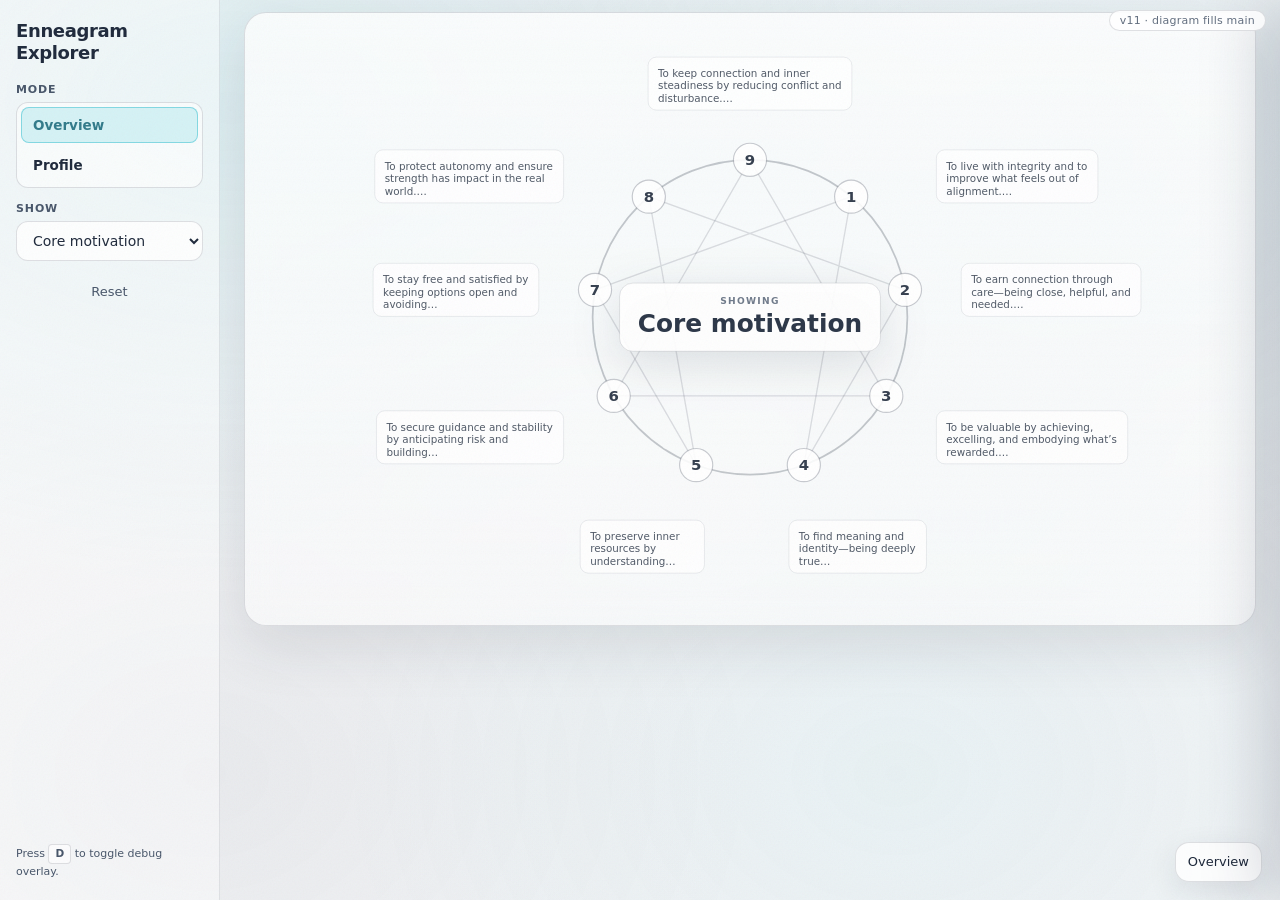
==== commit 136b32e9: "Update index.html" ====
--- a/index.html
+++ b/index.html
@@ -4,7 +4,7 @@
   <meta charset="utf-8" />
   <meta name="viewport" content="width=device-width, initial-scale=1" />
   <title>Enneagram Explorer — Compare + Type (v4)</title>
-  <meta name="build-id" content="v10 · sidebar · overflow fix" />
+  <meta name="build-id" content="v11 · diagram fills main" />
   <meta name="color-scheme" content="light" />
   <style>
     :root {
@@ -194,12 +194,14 @@
     }
 
     main {
-      padding: 20px clamp(12px, 2.4vw, 28px);
-      display: flex;
-      align-items: center;
-      justify-content: center;
+      padding: 12px clamp(10px, 2vw, 24px);
       overflow: hidden;
       transition: padding-right .28s cubic-bezier(.2,.7,.2,1);
+    }
+
+    .card {
+      /* Fill available width; height comes from the diagram inside */
+      width: 100%;
     }
 
     .card {
@@ -229,12 +231,12 @@
     .btn-ghost:hover { background: rgba(255,255,255,.55); border-color: var(--stroke); color: var(--brand-text); }
 
     .canvas { padding: 6px 8px 10px; }
-    /* Cap the diagram to the viewport so it never forces scrolling.
-       60px accounts for main's vertical padding + card border/padding. */
+    /* Cap the diagram to the viewport so it never forces scrolling. The 40px
+       buffer covers main's vertical padding and the card border. */
     .svgWrap {
       width: 100%;
       aspect-ratio: 5 / 3;
-      max-height: calc(100vh - 60px);
+      max-height: calc(100vh - 40px);
       margin: 0 auto;
       display: grid;
       place-items: center;
@@ -334,7 +336,7 @@
     body.profile-mode .svgWrap {
       aspect-ratio: 1 / 1;
       max-width: 760px;
-      max-height: calc(100vh - 60px);
+      max-height: calc(100vh - 40px);
     }
 
     /* When the drawer is open on a reasonably wide viewport, shrink the main
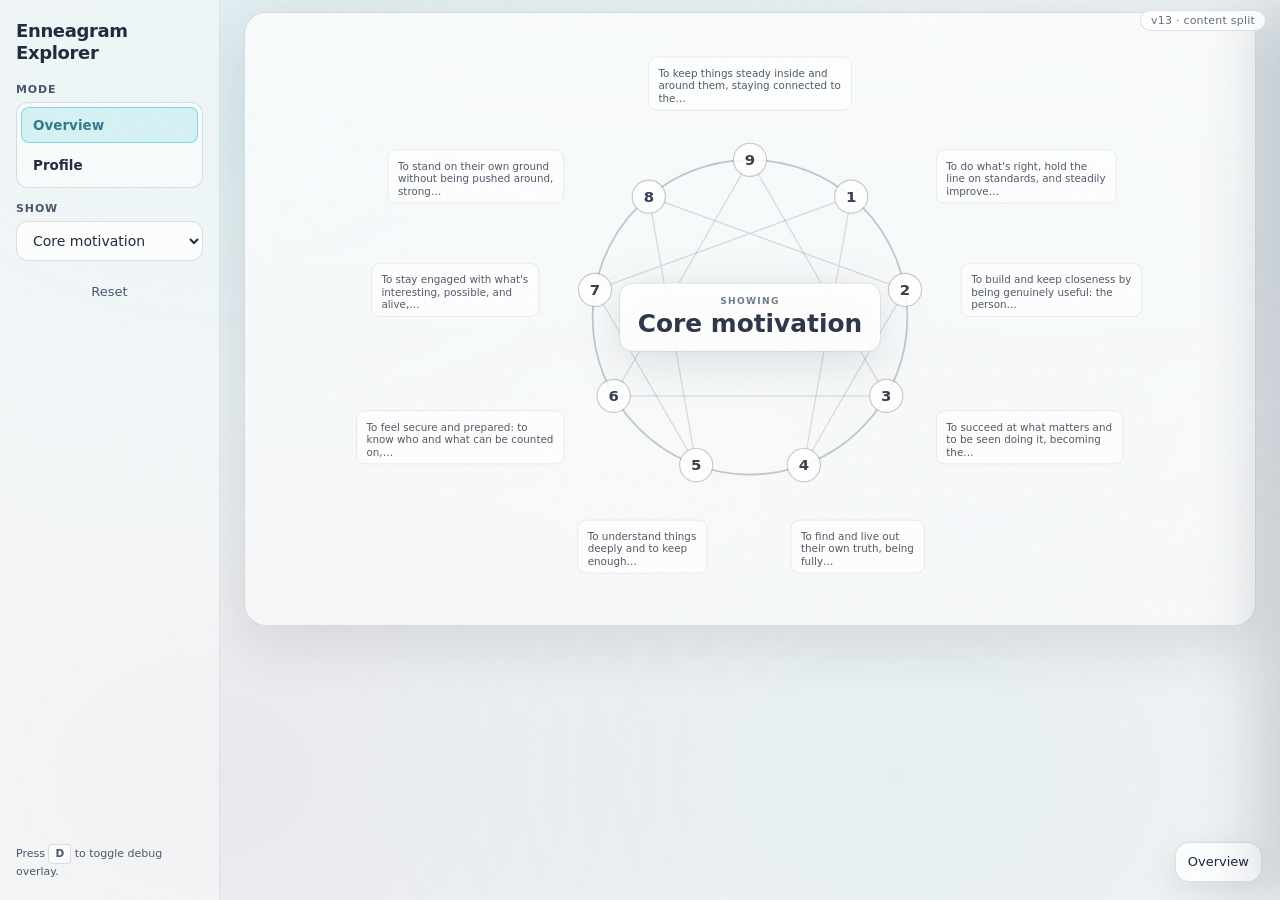
==== commit bfbf5b93: "Update index.html" ====
--- a/index.html
+++ b/index.html
@@ -4,7 +4,7 @@
   <meta charset="utf-8" />
   <meta name="viewport" content="width=device-width, initial-scale=1" />
   <title>Enneagram Explorer — Compare + Type (v4)</title>
-  <meta name="build-id" content="v11 · diagram fills main" />
+  <meta name="build-id" content="v13 · content split" />
   <meta name="color-scheme" content="light" />
   <style>
     :root {
@@ -589,6 +589,7 @@
     }
 
   </style>
+  <script src="content.js"></script>
 </head>
 <body>
   <div class="versionBadge" id="versionBadge">v6</div>
@@ -711,199 +712,9 @@
     document.getElementById('triangle').setAttribute('d', pathFrom([9,3,6]));
     document.getElementById('hexad').setAttribute('d', pathFrom([1,4,2,8,5,7]));
 
-    // --- Data (paraphrased + placeholders flagged) ---
-    // Note: We are not reproducing book text verbatim.
-    const TYPES = {
-      1: { emoji:'✅', name:'Type 1', centre:'Instinctive (Gut)',
-        coreMotivation:'To live with integrity and to improve what feels out of alignment. (Placeholder — refine wording)',
-        coreFear:'Being bad, corrupt, or defective.',
-        coreDesire:'To be good and in balance; to have integrity.',
-        childhoodMessage:'You are good.',
-        wakeUpCall:'A heavy sense of personal obligation to fix what is wrong.',
-        warningSign:'Fear that their ideals may be wrong or counterproductive.',
-        lines:{stress:4, growth:7},
-        growthLineExplanation:'Moving toward 7 can look like more spontaneity and play, loosening the inner grip without abandoning standards. (Placeholder — refine wording)',
-        stressLineExplanation:'Under pressure, some Ones become moodier and more self-conscious, with a stronger sense of dissatisfaction. (Placeholder — refine wording)'
-      },
-      2: { emoji:'🤝', name:'Type 2', centre:'Feeling (Heart)',
-        coreMotivation:'To earn connection through care—being close, helpful, and needed. (Placeholder — refine wording)',
-        coreFear:'Being unloved or unwanted.',
-        coreDesire:'To feel loved.',
-        childhoodMessage:'You are wanted.',
-        wakeUpCall:'People-pleasing as a way to secure connection.',
-        warningSign:'Fear that they are driving loved ones away.',
-        lines:{stress:8, growth:4},
-        growthLineExplanation:'Moving toward 4 can look like owning personal feelings and needs directly, not just tracking others. (Placeholder — refine wording)',
-        stressLineExplanation:'Under pressure, Twos may become more forceful or controlling about getting needs met. (Placeholder — refine wording)'
-      },
-      3: { emoji:'🏆', name:'Type 3', centre:'Feeling (Heart)',
-        coreMotivation:'To be valuable by achieving, excelling, and embodying what’s rewarded. (Placeholder — refine wording)',
-        coreFear:'Being worthless without achievement.',
-        coreDesire:'To be valuable.',
-        childhoodMessage:'You are loved for yourself.',
-        wakeUpCall:'Equating value with success and performance.',
-        warningSign:'Fear that they are failing and their image is fraudulent.',
-        lines:{stress:9, growth:6},
-        growthLineExplanation:'Moving toward 6 can look like commitment to people and values, not just outcomes—more cooperation, less image-management. (Placeholder — refine wording)',
-        stressLineExplanation:'Under pressure, Threes can disengage and go on autopilot, avoiding what they feel. (Placeholder — refine wording)'
-      },
-      4: { emoji:'🎭', name:'Type 4', centre:'Feeling (Heart)',
-        coreMotivation:'To find meaning and identity—being deeply true to the inner experience. (Placeholder — refine wording)',
-        coreFear:'Having no identity or personal significance.',
-        coreDesire:'To be oneself.',
-        childhoodMessage:'You are seen for who you are.',
-        wakeUpCall:'Using imagination to intensify feelings and longing.',
-        warningSign:'Fear they are wasting their life and opportunities.',
-        lines:{stress:2, growth:1},
-        growthLineExplanation:'Moving toward 1 can look like structure, discernment, and principled action—turning feeling into follow-through. (Placeholder — refine wording)',
-        stressLineExplanation:'Under pressure, Fours can cling for reassurance or become more demanding of closeness. (Placeholder — refine wording)'
-      },
-      5: { emoji:'🔍', name:'Type 5', centre:'Thinking (Head)',
-        coreMotivation:'To preserve inner resources by understanding and keeping enough space. (Placeholder — refine wording)',
-        coreFear:'Being helpless, incapable, or overwhelmed.',
-        coreDesire:'To be competent.',
-        childhoodMessage:'Your needs are not a problem.',
-        wakeUpCall:'Withdrawing from reality into concepts and mental worlds.',
-        warningSign:'Fear they will never find a place in the world with people.',
-        lines:{stress:7, growth:8},
-        growthLineExplanation:'Moving toward 8 can look like decisive engagement and plainspoken action, taking up space in the world. (Placeholder — refine wording)',
-        stressLineExplanation:'Under pressure, Fives can become scattered and overstimulated, chasing options or ideas. (Placeholder — refine wording)'
-      },
-      6: { emoji:'🔒', name:'Type 6', centre:'Thinking (Head)',
-        coreMotivation:'To secure guidance and stability by anticipating risk and building support. (Placeholder — refine wording)',
-        coreFear:'Being without support or guidance.',
-        coreDesire:'To be secure.',
-        childhoodMessage:'You are safe.',
-        wakeUpCall:'Becoming dependent on something outside the self for guidance.',
-        warningSign:'Fear that their own actions have harmed their security.',
-        lines:{stress:3, growth:9},
-        growthLineExplanation:'Moving toward 9 can look like steadiness and calm, trusting the next step without constant scanning. (Placeholder — refine wording)',
-        stressLineExplanation:'Under pressure, Sixes can hustle for approval or certainty, becoming more competitive or image-driven. (Placeholder — refine wording)'
-      },
-      7: { emoji:'🎉', name:'Type 7', centre:'Thinking (Head)',
-        coreMotivation:'To stay free and satisfied by keeping options open and avoiding confinement. (Placeholder — refine wording)',
-        coreFear:'Being deprived or trapped in pain.',
-        coreDesire:'To be happy and satisfied.',
-        childhoodMessage:'You will be taken care of.',
-        wakeUpCall:'A feeling that something better is available elsewhere.',
-        warningSign:'Fear that their pursuits are bringing only pain.',
-        lines:{stress:1, growth:5},
-        growthLineExplanation:'Moving toward 5 can look like depth, focus, and staying with experience long enough to learn from it. (Placeholder — refine wording)',
-        stressLineExplanation:'Under pressure, Sevens can become more critical and perfectionistic, tightening around details. (Placeholder — refine wording)'
-      },
-      8: { emoji:'🦁', name:'Type 8', centre:'Instinctive (Gut)',
-        coreMotivation:'To protect autonomy and ensure strength has impact in the real world. (Placeholder — refine wording)',
-        coreFear:'Being harmed or controlled by others.',
-        coreDesire:'To protect oneself and determine one’s path.',
-        childhoodMessage:'You will not be betrayed.',
-        wakeUpCall:'Pushing and struggling to force things to happen.',
-        warningSign:'Fear others are turning against them and will retaliate.',
-        lines:{stress:5, growth:2},
-        growthLineExplanation:'Moving toward 2 can look like strength expressed as care—warmth without losing boundaries. (Placeholder — refine wording)',
-        stressLineExplanation:'Under pressure, Eights can withdraw and become more guarded and watchful. (Placeholder — refine wording)'
-      },
-      9: { emoji:'☮️', name:'Type 9', centre:'Instinctive (Gut)',
-        coreMotivation:'To keep connection and inner steadiness by reducing conflict and disturbance. (Placeholder — refine wording)',
-        coreFear:'Loss of connection; fragmentation.',
-        coreDesire:'To be at peace.',
-        childhoodMessage:'Your presence matters.',
-        wakeUpCall:'Outwardly accommodating to avoid conflict.',
-        warningSign:'Fear reality will force them to deal with their problems.',
-        lines:{stress:6, growth:3},
-        growthLineExplanation:'Moving toward 3 can look like prioritising, acting, and allowing visibility without losing groundedness. (Placeholder — refine wording)',
-        stressLineExplanation:'Under pressure, Nines can become more anxious and second-guessing, scanning for what could go wrong. (Placeholder — refine wording)'
-      },
-    };
-
-    const GROUP_SYSTEMS = {
-      centres: {
-        label: 'Centres (Gut/Heart/Head)',
-        groups: [
-          { id:'gut', name:'Instinctive (Gut)', types:[8,9,1], color:'a',
-            summary:'Concerned with boundaries and resistance; anger/rage is often the signal emotion.',
-            perType: {
-              8: 'When activated, energy moves outward: protect, push back, take charge. (Placeholder — refine wording)',
-              9: 'When activated, energy can go numb or diffuse: minimise disturbance, keep things steady. (Placeholder — refine wording)',
-              1: 'When activated, energy can tighten inward: hold standards, self-correct, restrain impulses. (Placeholder — refine wording)'
-            }
-          },
-          { id:'heart', name:'Feeling (Heart)', types:[2,3,4], color:'b',
-            summary:'Concerned with self-image and value; shame/self-consciousness often sits underneath.',
-            perType: {
-              2: 'Tracks others to secure closeness; can over-give to earn belonging. (Placeholder — refine wording)',
-              3: 'Adapts to what’s rewarded; performance protects against worthlessness. (Placeholder — refine wording)',
-              4: 'Seeks meaning and identity; intensity protects against feeling insignificant. (Placeholder — refine wording)'
-            }
-          },
-          { id:'head', name:'Thinking (Head)', types:[5,6,7], color:'c',
-            summary:'Concerned with security and guidance; fear/anxiety often drives strategies.',
-            perType: {
-              5: 'Pulls back to preserve resources and reduce overwhelm. (Placeholder — refine wording)',
-              6: 'Scans for risk and support; tries to establish certainty. (Placeholder — refine wording)',
-              7: 'Stays future-oriented to avoid pain; keeps options open. (Placeholder — refine wording)'
-            }
-          },
-        ]
-      },
-      hornevian: {
-        label: 'Hornevian (social style)',
-        groups: [
-          { id:'assertive', name:'Assertive', types:[3,7,8], color:'d',
-            summary:'Moves against pressure by expanding the ego: taking charge, pushing forward, insisting.',
-            perType: {
-              3: 'Pushes toward achievement: “I’ll perform and win the goal.” (Placeholder — refine wording)',
-              7: 'Pushes toward options: “I’ll stay free and keep it positive.” (Placeholder — refine wording)',
-              8: 'Pushes toward control: “I’ll handle it directly.” (Placeholder — refine wording)'
-            }
-          },
-          { id:'compliant', name:'Compliant / Dutiful', types:[1,2,6], color:'e',
-            summary:'Moves toward what feels required: duty, rightness, earning belonging/support.',
-            perType: {
-              1: 'Earns autonomy by being correct/responsible. (Placeholder — refine wording)',
-              2: 'Earns closeness by helping and being needed. (Placeholder — refine wording)',
-              6: 'Earns security by doing what’s expected / covering bases. (Placeholder — refine wording)'
-            }
-          },
-          { id:'withdrawn', name:'Withdrawn', types:[4,5,9], color:'f',
-            summary:'Moves away to regulate: retreats inward, conserves energy, keeps distance from demands.',
-            perType: {
-              4: 'Withdraws into feeling/meaning: “I need space to feel and understand.” (Placeholder — refine wording)',
-              5: 'Withdraws into thinking: “I need space to think and prepare.” (Placeholder — refine wording)',
-              9: 'Withdraws into comfort: “I’ll keep things calm; I don’t want escalation.” (Placeholder — refine wording)'
-            }
-          }
-        ]
-      },
-      harmonic: {
-        label: 'Harmonic (coping with conflict)',
-        groups: [
-          { id:'positive', name:'Positive outlook', types:[2,7,9], color:'b',
-            summary:'Copes by reframing or emphasising the positive; can have difficulty staying with pain and conflict.',
-            perType: {
-              2: 'Keeps connection by focusing on helping and goodwill. (Placeholder — refine wording)',
-              7: 'Keeps mood up by scanning for what could be enjoyable or possible. (Placeholder — refine wording)',
-              9: 'Keeps peace by smoothing tension and minimising disturbance. (Placeholder — refine wording)'
-            }
-          },
-          { id:'competency', name:'Competency', types:[1,3,5], color:'a',
-            summary:'Copes by getting competent and objective; feelings may be put aside to solve the problem.',
-            perType: {
-              1: 'Solves by standards: “Let’s do it the right way.” (Placeholder — refine wording)',
-              3: 'Solves by efficiency: “Let’s execute and deliver.” (Placeholder — refine wording)',
-              5: 'Solves by analysis: “Let me understand the hidden issues.” (Placeholder — refine wording)'
-            }
-          },
-          { id:'reactive', name:'Reactive', types:[4,6,8], color:'c',
-            summary:'Copes by responding strongly and needing engagement; wants a real response before moving on.',
-            perType: {
-              4: 'Needs emotional resonance: “Do you understand what this means and how it feels?” (Draft — review)',
-              6: 'Needs reassurance and clarity: “Is this safe, and what’s the plan?” (Draft — review)',
-              8: 'Needs truth and traction: “What’s actually happening, and what are we going to do?” (Draft — review)'
-            }
-          },
-        ]
-      }
-    };
+    // --- Data ---
+    // TYPES and GROUP_SYSTEMS are loaded from content.js (see <script> tag
+    // in <head>). Edit that file to update type descriptions and group copy.
 
     const COMPARE_PROMPTS = [
       { id:'coreMotivation', label:'Core motivation', stem:'Core motivation:' },
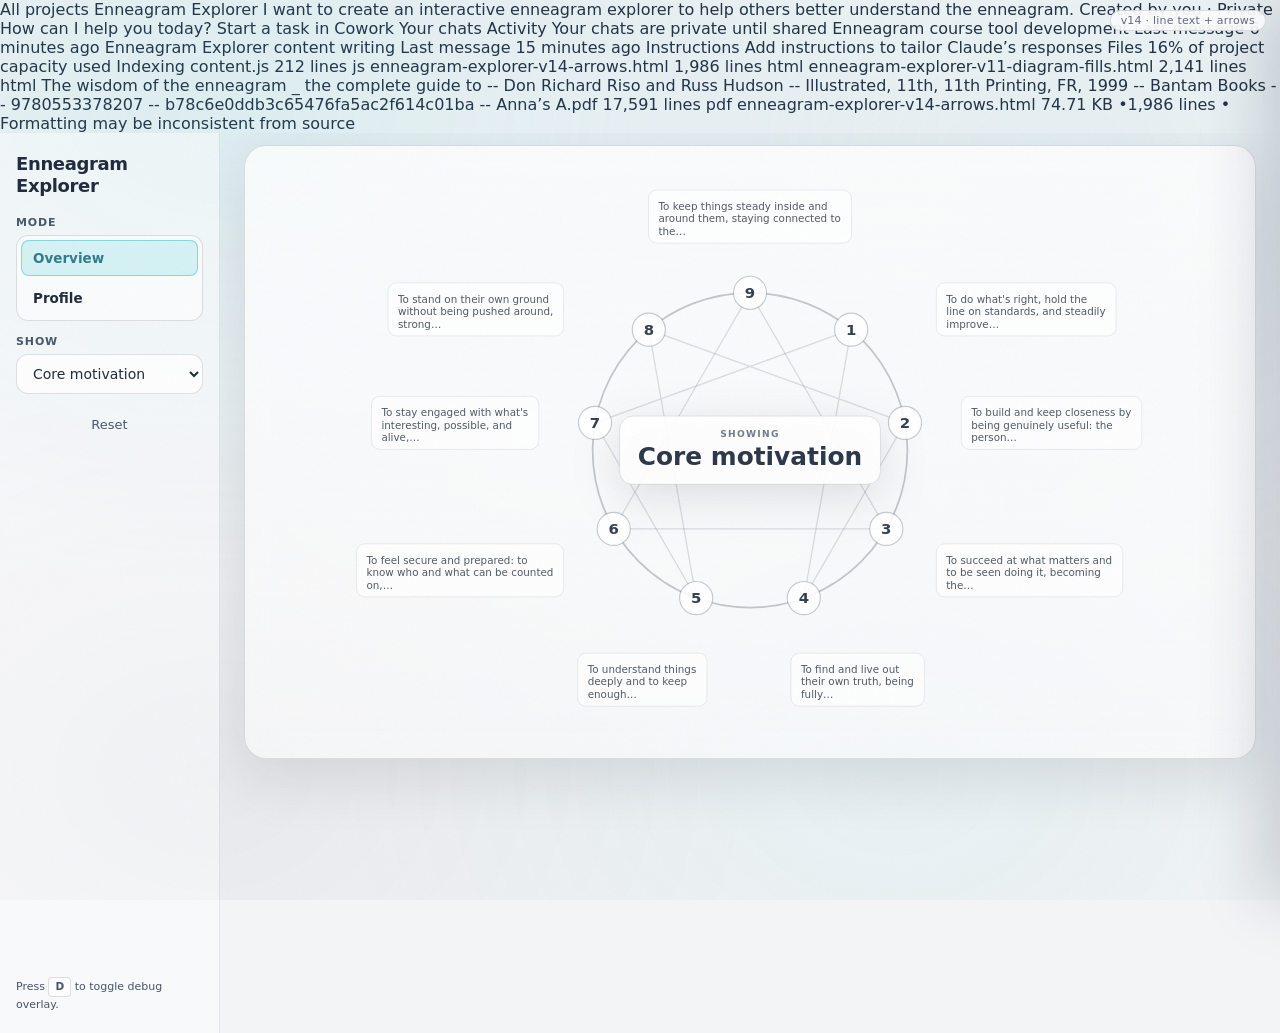
==== commit f7dd701a: "Update index.html" ====
--- a/index.html
+++ b/index.html
@@ -1,10 +1,71 @@
+
+All projects
+Enneagram Explorer
+I want to create an interactive enneagram explorer to help others better understand the enneagram.
+Created by you
+·
+Private
+
+
+
+How can I help you today?
+
+
+Start a task in Cowork
+Your chats
+Activity
+Your chats are private until shared
+Enneagram course tool development
+Last message 6 minutes ago
+Enneagram Explorer content writing
+Last message 15 minutes ago
+Instructions
+Add instructions to tailor Claude’s responses
+
+Files
+16% of project capacity used
+Indexing
+
+content.js
+212 lines
+
+js
+
+
+
+enneagram-explorer-v14-arrows.html
+1,986 lines
+
+html
+
+
+
+enneagram-explorer-v11-diagram-fills.html
+2,141 lines
+
+html
+
+
+
+The wisdom of the enneagram _ the complete guide to -- Don Richard Riso and Russ Hudson -- Illustrated, 11th, 11th Printing, FR, 1999 -- Bantam Books -- 9780553378207 -- b78c6e0ddb3c65476fa5ac2f614c01ba -- Anna’s A.pdf
+17,591 lines
+
+pdf
+
+
+
+enneagram-explorer-v14-arrows.html
+74.71 KB •1,986 lines
+•
+Formatting may be inconsistent from source
+
 <!doctype html>
 <html lang="en">
 <head>
   <meta charset="utf-8" />
   <meta name="viewport" content="width=device-width, initial-scale=1" />
   <title>Enneagram Explorer — Compare + Type (v4)</title>
-  <meta name="build-id" content="v13 · content split" />
+  <meta name="build-id" content="v14 · line text + arrows" />
   <meta name="color-scheme" content="light" />
   <style>
     :root {
@@ -631,6 +692,20 @@
               <div class="k" style="margin-top:8px; text-transform:none; letter-spacing:0;">Toggle debug: <b>D</b></div>
             </div>
             <svg viewBox="-220 -60 1200 720" role="img" aria-label="Enneagram diagram" id="diagramSvg">
+              <defs>
+                <!-- Arrowhead markers for stress/growth lines. One per colour
+                     so each line carries the matching tip. Markers use the
+                     strokeWidth unit, which keeps them visually balanced with
+                     the line weight. -->
+                <marker id="arrowGrowth" viewBox="0 0 10 10" refX="8" refY="5"
+                        markerWidth="5" markerHeight="5" orient="auto-start-reverse">
+                  <path d="M 0 0 L 10 5 L 0 10 z" fill="var(--line-growth)" />
+                </marker>
+                <marker id="arrowStress" viewBox="0 0 10 10" refX="8" refY="5"
+                        markerWidth="5" markerHeight="5" orient="auto-start-reverse">
+                  <path d="M 0 0 L 10 5 L 0 10 z" fill="var(--line-stress)" />
+                </marker>
+              </defs>
               <g id="diagram" transform="translate(80,0)">
                 <path class="line" id="triangle" />
                 <path class="line" id="hexad" />
@@ -924,8 +999,12 @@
     function compareValue(t, promptId) {
       const d = TYPES[t];
       if (!d) return '';
-      if (promptId === 'linesGrowth') return `${t} → ${d.lines.growth}`;
-      if (promptId === 'linesStress') return `${t} → ${d.lines.stress}`;
+      // Lines prompts: show the short explanation sentence in the label box,
+      // matching the treatment of every other prompt. The short arrow form
+      // (e.g. "1 → 7") is still used in the drawer where the full sentence
+      // already has room to live in the panel copy.
+      if (promptId === 'linesGrowth') return d.growthLineExplanation || '';
+      if (promptId === 'linesStress') return d.stressLineExplanation || '';
       return d[promptId] || '';
     }
 
@@ -1389,9 +1468,25 @@
       const isGrowth = (comparePrompt === 'linesGrowth');
       const target = isGrowth ? d.lines.growth : d.lines.stress;
 
+      // Shorten the line so it stops at the edge of the target node, not its
+      // centre — otherwise the arrowhead disappears behind the target's circle.
+      // We also nudge the start away from the source node for visual balance.
+      const from = points[typeId];
+      const to = points[target];
+      const dx = to.x - from.x, dy = to.y - from.y;
+      const len = Math.hypot(dx, dy);
+      const ux = dx / len, uy = dy / len;
+      const startInset = nodeRadius + 2;  // small gap between source node and line start
+      const endInset   = nodeRadius + 6;  // leave room for the arrowhead itself
+      const x1 = from.x + ux * startInset;
+      const y1 = from.y + uy * startInset;
+      const x2 = to.x   - ux * endInset;
+      const y2 = to.y   - uy * endInset;
+
       const p = document.createElementNS('http://www.w3.org/2000/svg', 'path');
       p.setAttribute('class', `arrowPath show ${isGrowth ? 'growth' : 'stress'}`);
-      p.setAttribute('d', openPath([typeId, target]));
+      p.setAttribute('d', `M ${x1.toFixed(2)} ${y1.toFixed(2)} L ${x2.toFixed(2)} ${y2.toFixed(2)}`);
+      p.setAttribute('marker-end', isGrowth ? 'url(#arrowGrowth)' : 'url(#arrowStress)');
 
       overlayArrowsG.appendChild(p);
     }
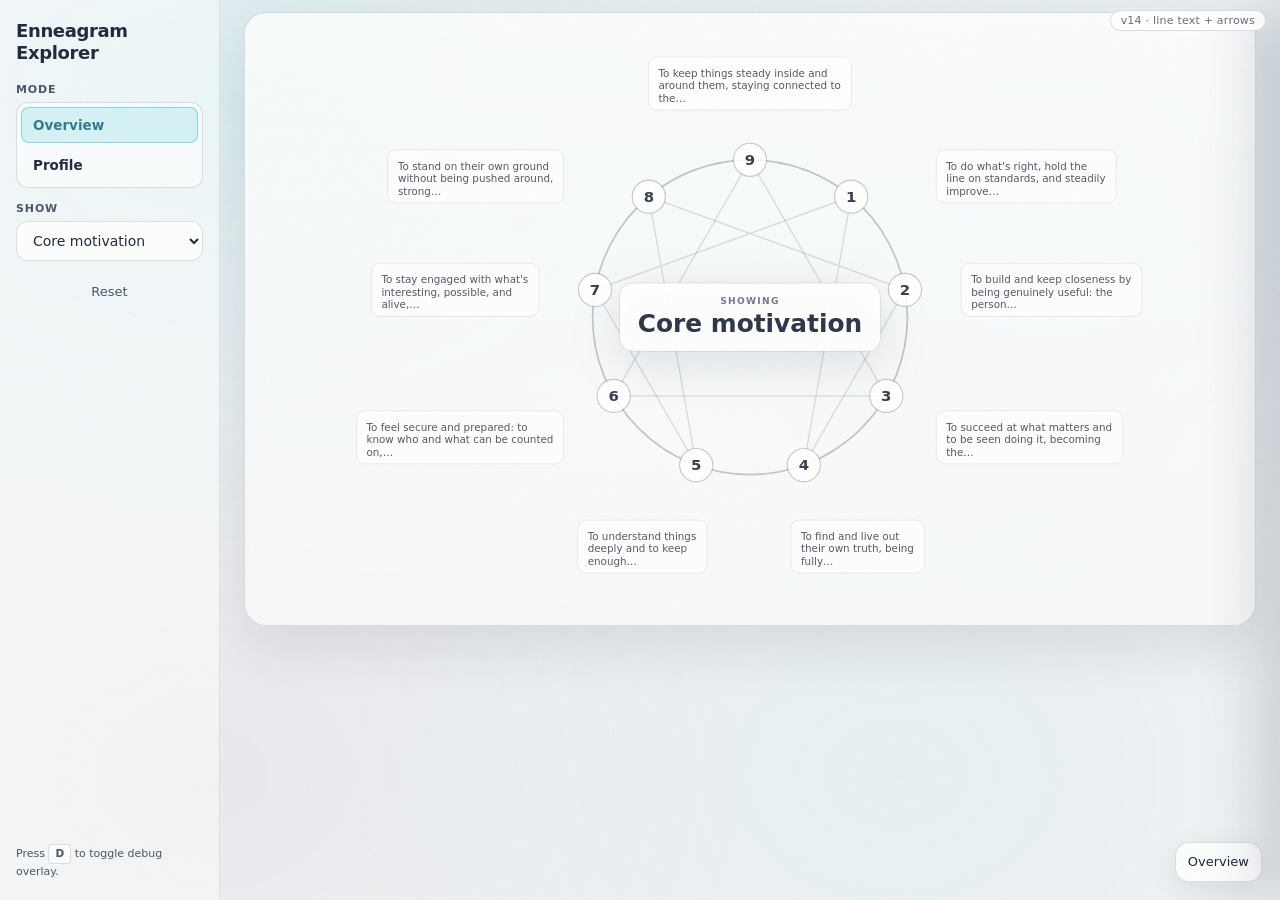
==== commit 594eaca9: "Update index.html" ====
--- a/index.html
+++ b/index.html
@@ -1,64 +1,3 @@
-
-All projects
-Enneagram Explorer
-I want to create an interactive enneagram explorer to help others better understand the enneagram.
-Created by you
-·
-Private
-
-
-
-How can I help you today?
-
-
-Start a task in Cowork
-Your chats
-Activity
-Your chats are private until shared
-Enneagram course tool development
-Last message 6 minutes ago
-Enneagram Explorer content writing
-Last message 15 minutes ago
-Instructions
-Add instructions to tailor Claude’s responses
-
-Files
-16% of project capacity used
-Indexing
-
-content.js
-212 lines
-
-js
-
-
-
-enneagram-explorer-v14-arrows.html
-1,986 lines
-
-html
-
-
-
-enneagram-explorer-v11-diagram-fills.html
-2,141 lines
-
-html
-
-
-
-The wisdom of the enneagram _ the complete guide to -- Don Richard Riso and Russ Hudson -- Illustrated, 11th, 11th Printing, FR, 1999 -- Bantam Books -- 9780553378207 -- b78c6e0ddb3c65476fa5ac2f614c01ba -- Anna’s A.pdf
-17,591 lines
-
-pdf
-
-
-
-enneagram-explorer-v14-arrows.html
-74.71 KB •1,986 lines
-•
-Formatting may be inconsistent from source
-
 <!doctype html>
 <html lang="en">
 <head>
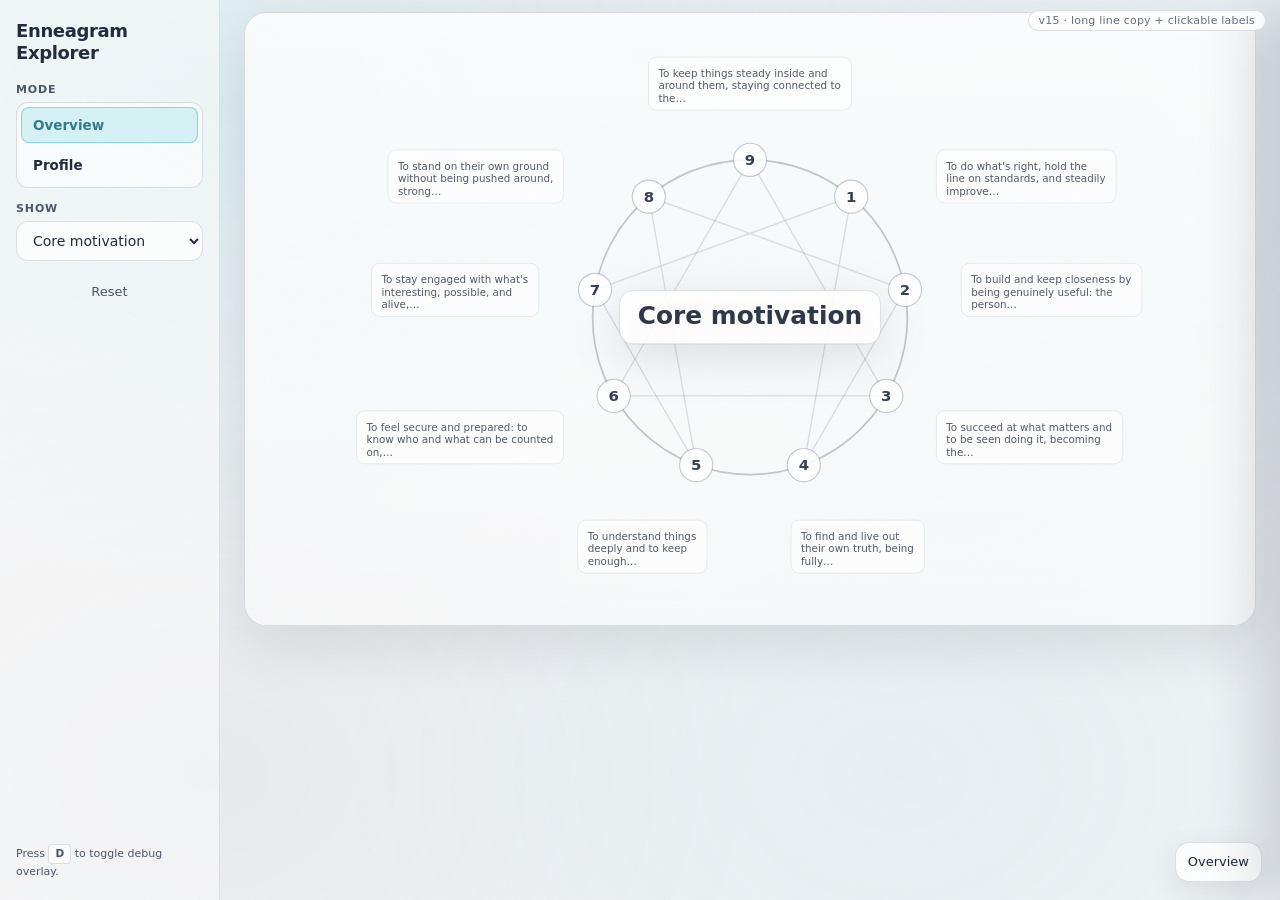
==== commit 684066d3: "Update index.html" ====
--- a/index.html
+++ b/index.html
@@ -4,7 +4,7 @@
   <meta charset="utf-8" />
   <meta name="viewport" content="width=device-width, initial-scale=1" />
   <title>Enneagram Explorer — Compare + Type (v4)</title>
-  <meta name="build-id" content="v14 · line text + arrows" />
+  <meta name="build-id" content="v15 · long line copy + clickable labels" />
   <meta name="color-scheme" content="light" />
   <style>
     :root {
@@ -1153,6 +1153,17 @@
         // Binding on bg as well gives us a reliable hit-testable element.
         bg.addEventListener('mouseenter', () => expandLabel(item));
         bg.addEventListener('mouseleave', () => collapseLabel(item));
+
+        // Click anywhere on the label opens the drawer for that type, just
+        // like clicking the node itself. Hover stays as preview, click is
+        // intent to dig in.
+        const onLabelClick = (e) => {
+          e.stopPropagation();
+          selectType(item.n);
+        };
+        labelG.addEventListener('click', onLabelClick);
+        bg.addEventListener('click', onLabelClick);
+        bg.style.cursor = 'pointer';
       }
 
       // Reset any lingering expansion state (we just rebuilt the labels).
@@ -1510,26 +1521,46 @@
         return;
       }
 
-      let val = '';
-      if (comparePrompt === 'linesGrowth') val = `${t} → ${d.lines.growth}`;
-      else if (comparePrompt === 'linesStress') val = `${t} → ${d.lines.stress}`;
-      else val = d[comparePrompt] || '';
-
-      const extra = (comparePrompt === 'linesGrowth') ? d.growthLineExplanation
-        : (comparePrompt === 'linesStress') ? d.stressLineExplanation
-        : '';
+      // Lines prompts get the long-form treatment in the drawer: drop the
+      // short sentence (already visible on the ring label) and lead with the
+      // long paragraph instead. Falls back to the short explanation if the
+      // long copy hasn't been written yet.
+      if (comparePrompt === 'linesGrowth' || comparePrompt === 'linesStress') {
+        const isGrowth = (comparePrompt === 'linesGrowth');
+        const target = isGrowth ? d.lines.growth : d.lines.stress;
+        const longCopy = isGrowth
+          ? (d.growthLineLong || d.growthLineExplanation || '')
+          : (d.stressLineLong || d.stressLineExplanation || '');
+        const heading = isGrowth
+          ? `Growth: Type ${t} → Type ${target}`
+          : `Stress: Type ${t} → Type ${target}`;
+
+        pane.innerHTML = `
+          <div class="section">
+            <h3>${escapeHtml(heading)}</h3>
+            ${longCopy ? `<div class="copy">${escapeHtml(longCopy)}</div>` : ''}
+          </div>
+          <div class="section">
+            <h3>Context</h3>
+            <div class="copy">
+              <ul>
+                <li><b>Centre:</b> ${escapeHtml(d.centre)}</li>
+                <li><b>Growth line:</b> ${t} → ${d.lines.growth}</li>
+                <li><b>Stress line:</b> ${t} → ${d.lines.stress}</li>
+              </ul>
+            </div>
+          </div>
+        `;
+        return;
+      }
+
+      const val = d[comparePrompt] || '';
 
       pane.innerHTML = `
         <div class="section">
           <h3>${escapeHtml(p.stem)}</h3>
           <div class="copy">${escapeHtml(val)}</div>
         </div>
-        ${extra ? `
-          <div class="section">
-            <h3>What this can look like</h3>
-            <div class="copy">${escapeHtml(extra)}</div>
-          </div>
-        ` : ''}
         <div class="section">
           <h3>Context</h3>
           <div class="copy">
@@ -1538,7 +1569,6 @@
               <li><b>Growth line:</b> ${t} → ${d.lines.growth}</li>
               <li><b>Stress line:</b> ${t} → ${d.lines.stress}</li>
             </ul>
-            <div class="small">(This section is safe to expand with more nuance later.)</div>
           </div>
         </div>
       `;
@@ -1790,7 +1820,7 @@
 
     // --- Centre label (inside the Enneagram circle) ---
     // A rounded card that shows one of:
-    //   - Overview mode: "Showing" eyebrow + large prompt name (+ system, for groups)
+    //   - Overview mode: large prompt name (+ system label, for groups)
     //   - Profile mode, no type selected: big CTA ("Click a type / to explore its profile")
     //   - Profile mode, type selected: emoji + name + centre
     // Drawn BELOW the nodes in DOM order, so node circles always render on top if
@@ -1806,7 +1836,6 @@
       if (macro === 'compare') {
         const p = COMPARE_PROMPTS.find(x => x.id === comparePrompt);
         if (!p) return;
-        lines.push({ text: 'Showing', size: 11, weight: 600, fill: 'rgba(71,85,105,0.78)', tracking: '0.14em', upper: true, gap: 6 });
         // Auto-shrink the primary if it's a very long prompt label
         const primarySize = p.label.length > 22 ? 22 : (p.label.length > 16 ? 26 : 30);
         lines.push({ text: p.label, size: primarySize, weight: 700, fill: 'rgba(30,41,59,0.94)' });
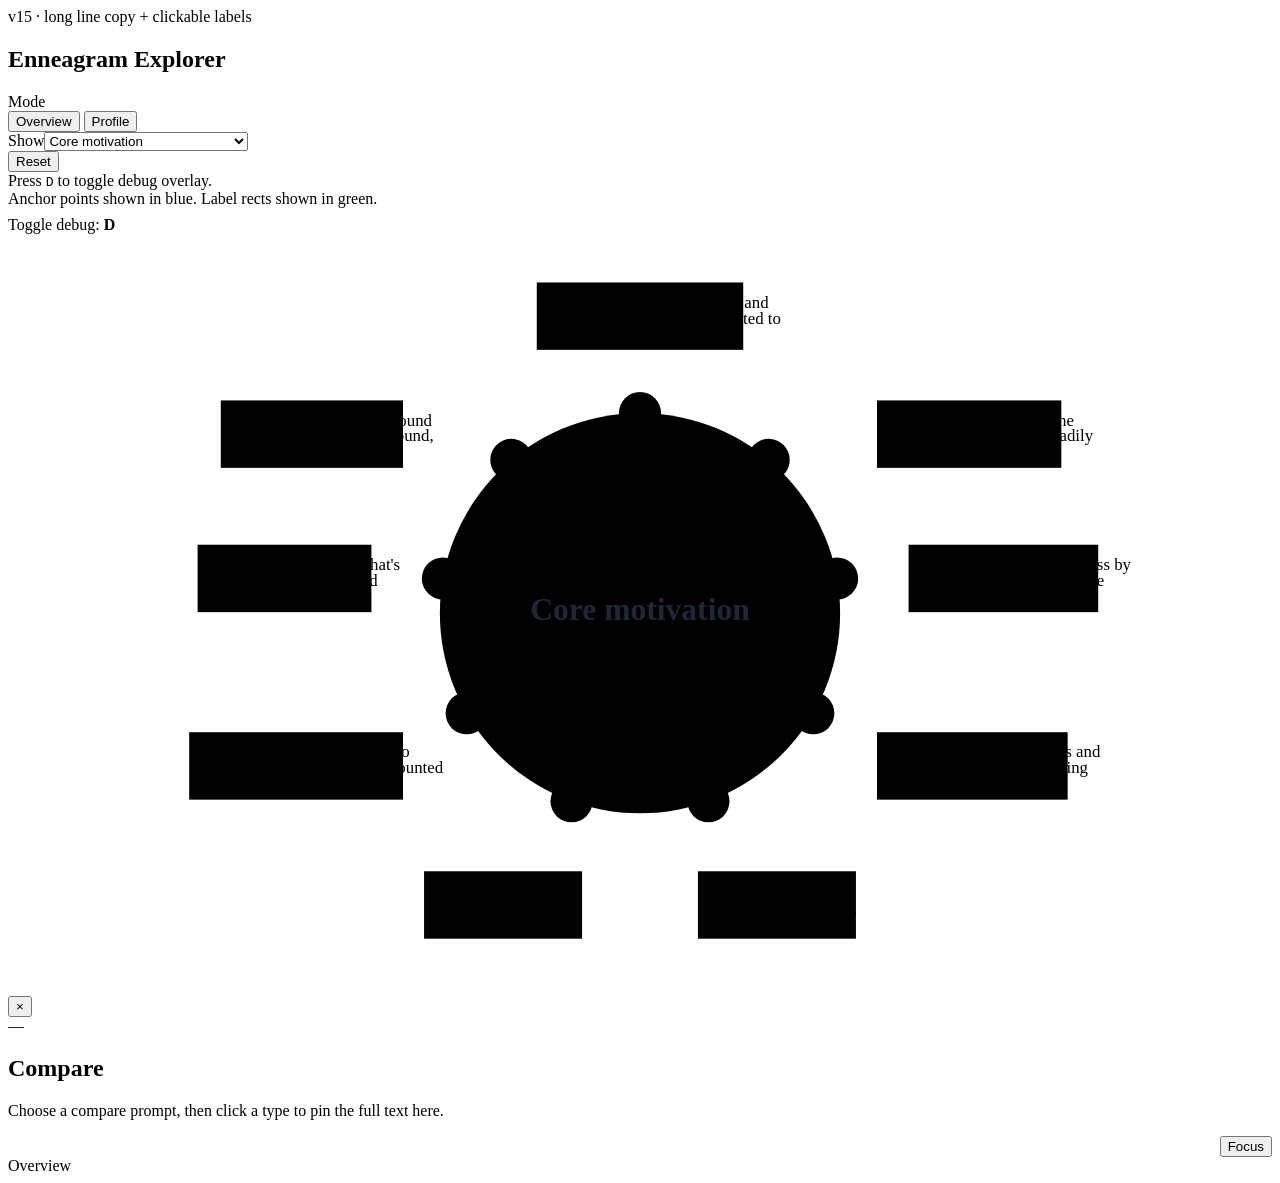
==== commit a0425eca: "Update index.html" ====
--- a/index.html
+++ b/index.html
@@ -6,589 +6,7 @@
   <title>Enneagram Explorer — Compare + Type (v4)</title>
   <meta name="build-id" content="v15 · long line copy + clickable labels" />
   <meta name="color-scheme" content="light" />
-  <style>
-    :root {
-      --brand-primary: #40C4D3;
-      --brand-text: #1E293B;
-      --brand-text-subtle: #475569;
-      --brand-bg: #FFFFFF;
-      --brand-page-bg: #F3F4F6;
-      --font-heading: Satoshi, Inter, system-ui, -apple-system, Segoe UI, Roboto, Helvetica, Arial, sans-serif;
-      --font-body: Inter, system-ui, -apple-system, Segoe UI, Roboto, Helvetica, Arial, sans-serif;
-      --stroke: rgba(30,41,59,.14);
-      --stroke-2: rgba(30,41,59,.10);
-      --shadow: 0 18px 60px rgba(30,41,59,.12);
-      --shadow-2: 0 10px 30px rgba(30,41,59,.10);
-      --r-xl: 22px;
-      --r-lg: 16px;
-      --r-md: 12px;
-
-      /* overlay palette (restrained) */
-      --ol-a: rgba(59,130,246,.22);  /* blue */
-      --ol-b: rgba(16,185,129,.22);  /* green */
-      --ol-c: rgba(239,68,68,.22);   /* red */
-      --ol-d: rgba(236,72,153,.20);  /* magenta */
-      --ol-e: rgba(245,158,11,.20);  /* amber/yellow */
-      --ol-f: rgba(6,182,212,.20);   /* cyan */
-
-      --line-growth: rgba(34,197,94,.75);
-      --line-stress: rgba(239,68,68,.70);
-    }
-
-    * { box-sizing: border-box; }
-    html, body {
-      height: 100%;
-      margin: 0;
-      background: var(--brand-page-bg);
-      color: var(--brand-text);
-      font-family: var(--font-body);
-      -webkit-font-smoothing: antialiased;
-      -moz-osx-font-smoothing: grayscale;
-    }
-
-    body::before {
-      content: "";
-      position: fixed;
-      inset: 0;
-      pointer-events: none;
-      background:
-        radial-gradient(1200px 800px at 18% 12%, color-mix(in srgb, var(--brand-primary) 14%, transparent) 0%, transparent 60%),
-        radial-gradient(900px 700px at 82% 18%, color-mix(in srgb, var(--brand-primary) 9%, transparent) 0%, transparent 62%),
-        radial-gradient(900px 700px at 70% 86%, color-mix(in srgb, var(--brand-primary) 7%, transparent) 0%, transparent 62%),
-        radial-gradient(900px 700px at 16% 86%, rgba(30,41,59,.05) 0%, transparent 62%);
-      opacity: .85;
-    }
-
-    body::after {
-      content: "";
-      position: fixed;
-      inset: 0;
-      pointer-events: none;
-      opacity: .07;
-      background-image: url("data:image/svg+xml,%3Csvg xmlns='http://www.w3.org/2000/svg' width='300' height='300'%3E%3Cfilter id='n'%3E%3CfeTurbulence type='fractalNoise' baseFrequency='.9' numOctaves='2' stitchTiles='stitch'/%3E%3C/filter%3E%3Crect width='300' height='300' filter='url(%23n)' opacity='.65'/%3E%3C/svg%3E");
-      background-size: 420px 420px;
-    }
-
-    .wrap {
-      min-height: 100vh;
-      display: grid;
-      grid-template-columns: 220px 1fr;
-      position: relative;
-    }
-
-    .sidebar {
-      position: sticky;
-      top: 0;
-      height: 100vh;
-      padding: 20px 16px;
-      display: flex;
-      flex-direction: column;
-      gap: 20px;
-      border-right: 1px solid var(--stroke-2);
-      background: rgba(255,255,255,.45);
-      overflow-y: auto;
-    }
-
-    .brand h1 {
-      margin: 0;
-      font-family: var(--font-heading);
-      font-weight: 650;
-      letter-spacing: -0.02em;
-      font-size: 18px;
-      line-height: 1.2;
-    }
-
-    .sidebarControls {
-      display: flex;
-      flex-direction: column;
-      gap: 14px;
-    }
-
-    .sidebarFoot {
-      margin-top: auto;
-      color: var(--brand-text-subtle);
-      font-size: 11px;
-      line-height: 1.5;
-    }
-    .sidebarFoot kbd {
-      display: inline-block;
-      padding: 1px 6px;
-      border: 1px solid var(--stroke);
-      border-radius: 4px;
-      font-family: inherit;
-      font-size: 10.5px;
-      font-weight: 600;
-      background: rgba(255,255,255,.7);
-    }
-
-    .ctrl {
-      display: flex;
-      flex-direction: column;
-      gap: 6px;
-    }
-    .ctrl > label {
-      color: var(--brand-text-subtle);
-      font-size: 11px;
-      letter-spacing: 0.08em;
-      text-transform: uppercase;
-      font-weight: 600;
-    }
-    .ctrl select {
-      width: 100%;
-      padding: 10px 12px;
-      border: 1px solid var(--stroke);
-      background: rgba(255,255,255,.85);
-      border-radius: 12px;
-      font: inherit;
-      font-size: 14px;
-      color: var(--brand-text);
-    }
-    .ctrl .mini { font-size: 13px; padding: 8px 10px; }
-
-    /* Vertical segmented control (Mode selector in sidebar) */
-    .seg {
-      display: flex;
-      flex-direction: column;
-      gap: 4px;
-      padding: 4px;
-      background: rgba(255,255,255,.6);
-      border: 1px solid var(--stroke);
-      border-radius: 12px;
-    }
-    .seg button {
-      appearance: none;
-      border: 0;
-      background: transparent;
-      border-radius: 8px;
-      padding: 10px 12px;
-      font: inherit;
-      font-size: 13.5px;
-      font-weight: 550;
-      color: var(--brand-text);
-      text-align: left;
-      cursor: pointer;
-      transition: background .15s ease;
-    }
-    .seg button:hover { background: rgba(255,255,255,.7); }
-    .seg button.active {
-      background: color-mix(in srgb, var(--brand-primary) 22%, white);
-      box-shadow: inset 0 0 0 1px color-mix(in srgb, var(--brand-primary) 55%, transparent);
-      font-weight: 700;
-      color: color-mix(in srgb, var(--brand-primary) 52%, var(--brand-text));
-    }
-
-    /* Stack the sidebar above main on narrow screens */
-    @media (max-width: 720px) {
-      .wrap { grid-template-columns: 1fr; }
-      .sidebar {
-        position: static;
-        height: auto;
-        border-right: 0;
-        border-bottom: 1px solid var(--stroke-2);
-        padding: 12px 14px;
-      }
-      .sidebarControls { flex-direction: row; flex-wrap: wrap; align-items: flex-end; }
-      .seg { flex-direction: row; }
-      .seg button { text-align: center; }
-      .sidebarFoot { display: none; }
-    }
-
-    main {
-      padding: 12px clamp(10px, 2vw, 24px);
-      overflow: hidden;
-      transition: padding-right .28s cubic-bezier(.2,.7,.2,1);
-    }
-
-    .card {
-      /* Fill available width; height comes from the diagram inside */
-      width: 100%;
-    }
-
-    .card {
-      border-radius: var(--r-xl);
-      background: linear-gradient(180deg, rgba(255,255,255,.78), rgba(255,255,255,.56));
-      border: 1px solid var(--stroke);
-      box-shadow: var(--shadow);
-      backdrop-filter: blur(14px);
-      overflow: clip;
-      position: relative;
-    }
-
-    .btn {
-      appearance: none;
-      border: 1px solid var(--stroke);
-      background: rgba(255,255,255,.55);
-      border-radius: 999px;
-      padding: 8px 14px;
-      font: inherit;
-      font-size: 13px;
-      color: var(--brand-text);
-      cursor: pointer;
-      transition: background .15s ease, border-color .15s ease;
-    }
-    .btn:hover { background: #fff; border-color: color-mix(in srgb, var(--brand-primary) 35%, var(--stroke)); }
-    .btn-ghost { background: transparent; border-color: transparent; color: var(--brand-text-subtle); }
-    .btn-ghost:hover { background: rgba(255,255,255,.55); border-color: var(--stroke); color: var(--brand-text); }
-
-    .canvas { padding: 6px 8px 10px; }
-    /* Cap the diagram to the viewport so it never forces scrolling. The 40px
-       buffer covers main's vertical padding and the card border. */
-    .svgWrap {
-      width: 100%;
-      aspect-ratio: 5 / 3;
-      max-height: calc(100vh - 40px);
-      margin: 0 auto;
-      display: grid;
-      place-items: center;
-    }
-    svg { width: 100%; height: 100%; }
-
-    .ring { fill: none; stroke: rgba(30,41,59,.25); stroke-width: 2.1; }
-    .line { stroke: rgba(30,41,59,.14); stroke-width: 1.6; fill: none; }
-
-    .node { cursor: pointer; }
-    .node circle {
-      fill: rgba(255,255,255,.88);
-      stroke: rgba(30,41,59,.24);
-      stroke-width: 1.4;
-      transition: fill .18s ease, stroke .18s ease;
-    }
-    .node text {
-      font-family: var(--font-heading);
-      font-weight: 800;
-      font-size: 18px;
-      fill: rgba(30,41,59,.9);
-      pointer-events: none;
-      transition: fill .18s ease;
-    }
-    .node.hover circle {
-      fill: color-mix(in srgb, var(--brand-primary) 10%, white);
-      stroke: color-mix(in srgb, var(--brand-primary) 48%, rgba(30,41,59,.28));
-    }
-    .node.active circle {
-      fill: color-mix(in srgb, var(--brand-primary) 16%, white);
-      stroke: color-mix(in srgb, var(--brand-primary) 70%, rgba(30,41,59,.28));
-    }
-
-    /* Compare-mode inline labels */
-    .cmpLabel { font-family: var(--font-body); font-size: 12.5px; line-height: 1.28; fill: rgba(30,41,59,.78); pointer-events: none; transition: font-size .18s ease, fill .18s ease; }
-    .cmpLabel tspan.small { fill: rgba(71,85,105,.92); font-size: 11.5px; }
-    .cmpLabelBg { fill: rgba(255,255,255,.78); stroke: rgba(30,41,59,.10); stroke-width: 1; rx: 10; ry: 10; cursor: default; transition: fill .18s ease, stroke .18s ease; }
-    .cmpLabelGroup { transition: filter .22s ease; }
-    .cmpLabelGroup:hover { filter: drop-shadow(0 12px 24px rgba(30,41,59,.14)); }
-    .cmpLabelGroup.expanded .cmpLabelBg { fill: #ffffff; stroke: rgba(30,41,59,.26); filter: drop-shadow(0 22px 44px rgba(30,41,59,.24)); }
-    .cmpLabelGroup.expanded .cmpLabel { fill: var(--brand-text); }
-
-    /* Centre label — rounded card inside the circle.
-       Overview mode: "SHOWING" eyebrow + prompt label (large).
-       Profile mode, no type selected: big CTA.
-       Profile mode, type selected: emoji + name + centre. */
-    .centreLabel { font-family: var(--font-heading); text-anchor: middle; pointer-events: none; }
-    .centreCard {
-      fill: rgba(255,255,255,.94);
-      stroke: rgba(30,41,59,.14);
-      stroke-width: 1;
-      filter: drop-shadow(0 14px 28px rgba(30,41,59,.14));
-    }
-
-    /* Overlay triangles */
-    .triPath { fill: none; stroke: rgba(30,41,59,.14); stroke-width: 2; opacity: .35; transition: opacity .18s ease, stroke-width .18s ease, fill .18s ease; cursor: pointer; }
-    .triPath.on { opacity: .95; stroke-width: 3.4; filter: drop-shadow(0 14px 20px rgba(30,41,59,.12)); }
-
-    .triPath.a { stroke: var(--ol-a); }
-    .triPath.b { stroke: var(--ol-b); }
-    .triPath.c { stroke: var(--ol-c); }
-    .triPath.d { stroke: var(--ol-d); }
-    .triPath.e { stroke: var(--ol-e); }
-    .triPath.f { stroke: var(--ol-f); }
-
-    /* Filled triangles when highlighted */
-    .triPath.a.on { fill: color-mix(in srgb, var(--ol-a) 60%, transparent); }
-    .triPath.b.on { fill: color-mix(in srgb, var(--ol-b) 60%, transparent); }
-    .triPath.c.on { fill: color-mix(in srgb, var(--ol-c) 60%, transparent); }
-    .triPath.d.on { fill: color-mix(in srgb, var(--ol-d) 60%, transparent); }
-    .triPath.e.on { fill: color-mix(in srgb, var(--ol-e) 60%, transparent); }
-    .triPath.f.on { fill: color-mix(in srgb, var(--ol-f) 60%, transparent); }
-
-    /* Triad mode: per-group colour wash on the type nodes */
-    .node.triad-a circle { fill: color-mix(in srgb, var(--ol-a) 50%, white); }
-    .node.triad-b circle { fill: color-mix(in srgb, var(--ol-b) 50%, white); }
-    .node.triad-c circle { fill: color-mix(in srgb, var(--ol-c) 50%, white); }
-    .node.triad-d circle { fill: color-mix(in srgb, var(--ol-d) 50%, white); }
-    .node.triad-e circle { fill: color-mix(in srgb, var(--ol-e) 50%, white); }
-    .node.triad-f circle { fill: color-mix(in srgb, var(--ol-f) 50%, white); }
-    .node.triad-on.triad-a circle { fill: color-mix(in srgb, var(--ol-a) 90%, white); stroke: color-mix(in srgb, var(--ol-a) 85%, rgba(30,41,59,.4)); }
-    .node.triad-on.triad-b circle { fill: color-mix(in srgb, var(--ol-b) 90%, white); stroke: color-mix(in srgb, var(--ol-b) 85%, rgba(30,41,59,.4)); }
-    .node.triad-on.triad-c circle { fill: color-mix(in srgb, var(--ol-c) 90%, white); stroke: color-mix(in srgb, var(--ol-c) 85%, rgba(30,41,59,.4)); }
-    .node.triad-on.triad-d circle { fill: color-mix(in srgb, var(--ol-d) 90%, white); stroke: color-mix(in srgb, var(--ol-d) 85%, rgba(30,41,59,.4)); }
-    .node.triad-on.triad-e circle { fill: color-mix(in srgb, var(--ol-e) 90%, white); stroke: color-mix(in srgb, var(--ol-e) 85%, rgba(30,41,59,.4)); }
-    .node.triad-on.triad-f circle { fill: color-mix(in srgb, var(--ol-f) 90%, white); stroke: color-mix(in srgb, var(--ol-f) 85%, rgba(30,41,59,.4)); }
-
-    /* Line highlight overlays */
-    .arrowPath { fill: none; stroke-width: 5.5; opacity: 0; stroke-linecap: round; stroke-linejoin: round; }
-    .arrowPath.show { opacity: 1; filter: drop-shadow(0 10px 18px rgba(0,0,0,.08)); }
-    .arrowPath.growth { stroke: var(--line-growth); }
-    .arrowPath.stress { stroke: var(--line-stress); }
-
-    /* Profile mode: zoom the SVG to just the ring by switching to a square aspect
-       ratio. Width cap keeps the ring from being absurdly huge on wide monitors;
-       height cap prevents viewport overflow. The JS swaps the viewBox in parallel. */
-    body.profile-mode .svgWrap {
-      aspect-ratio: 1 / 1;
-      max-width: 760px;
-      max-height: calc(100vh - 40px);
-    }
-
-    /* When the drawer is open on a reasonably wide viewport, shrink the main
-       area (not the whole grid) so the diagram and drawer don't overlap. The
-       sidebar stays anchored on the left. */
-    @media (min-width: 860px) {
-      .wrap.drawer-open main { padding-right: min(460px, 50vw); }
-    }
-
-    aside.drawer {
-      position: fixed;
-      top: 0;
-      right: 0;
-      height: 100vh;
-      width: min(460px, 92vw);
-      background: linear-gradient(180deg, rgba(255,255,255,.96), rgba(255,255,255,.92));
-      border-left: 1px solid var(--stroke);
-      box-shadow: -18px 0 60px rgba(30,41,59,.18);
-      backdrop-filter: blur(14px);
-      overflow-y: auto;
-      z-index: 100;
-      transform: translateX(100%);
-      transition: transform .28s cubic-bezier(.2,.7,.2,1);
-    }
-    aside.drawer.open { transform: translateX(0); }
-
-    .drawer-close {
-      position: absolute;
-      top: 14px;
-      right: 14px;
-      width: 32px;
-      height: 32px;
-      border-radius: 999px;
-      border: 1px solid var(--stroke);
-      background: rgba(255,255,255,.82);
-      color: var(--brand-text-subtle);
-      display: grid;
-      place-items: center;
-      font-size: 18px;
-      line-height: 1;
-      cursor: pointer;
-      padding: 0;
-      z-index: 2;
-    }
-    .drawer-close:hover { background: #fff; color: var(--brand-text); }
-
-    .drawer-backdrop {
-      position: fixed;
-      inset: 0;
-      background: rgba(15,23,42,.22);
-      opacity: 0;
-      pointer-events: none;
-      transition: opacity .28s ease;
-      z-index: 99;
-    }
-    .drawer-backdrop.open { opacity: 1; pointer-events: auto; }
-
-    .panel {
-      padding: 16px 18px 24px;
-      display: grid;
-      grid-template-rows: auto auto 1fr;
-      gap: 12px;
-    }
-
-    .panelTop { display: flex; align-items: flex-start; justify-content: space-between; gap: 12px; }
-
-    .typeTitle { display: flex; align-items: center; gap: 10px; min-width: 0; }
-
-    .emoji {
-      width: 36px;
-      height: 36px;
-      display: grid;
-      place-items: center;
-      border-radius: 12px;
-      background: color-mix(in srgb, var(--brand-primary) 14%, white);
-      border: 1px solid color-mix(in srgb, var(--brand-primary) 40%, rgba(30,41,59,.18));
-      font-size: 18px;
-      flex: 0 0 auto;
-    }
-
-    .typeTitle h2 {
-      margin: 0;
-      font-family: var(--font-heading);
-      font-weight: 750;
-      letter-spacing: -0.015em;
-      font-size: 18px;
-      line-height: 1.1;
-    }
-
-    .typeTitle p {
-      margin: 4px 0 0;
-      color: var(--brand-text-subtle);
-      font-size: 13px;
-      line-height: 1.35;
-      max-width: 52ch;
-    }
-
-    /* Tabs */
-    .tabs {
-      display: none;
-      gap: 8px;
-      flex-wrap: wrap;
-      align-items: center;
-      padding: 8px;
-      border-radius: 16px;
-      border: 1px solid var(--stroke);
-      background: rgba(255,255,255,.55);
-    }
-
-    .tab {
-      border: 0;
-      background: transparent;
-      padding: 8px 10px;
-      border-radius: 999px;
-      font: inherit;
-      font-size: 13px;
-      color: var(--brand-text);
-      cursor: pointer;
-    }
-
-    .tab.active {
-      background: color-mix(in srgb, var(--brand-primary) 14%, white);
-      box-shadow: inset 0 0 0 1px color-mix(in srgb, var(--brand-primary) 34%, transparent);
-      font-weight: 650;
-    }
-
-    .pane { overflow: auto; padding-right: 6px; }
-
-    .section {
-      border: 1px solid var(--stroke-2);
-      border-radius: var(--r-lg);
-      background: rgba(255,255,255,.58);
-      padding: 12px 12px;
-      box-shadow: 0 10px 24px rgba(30,41,59,.06);
-      margin-bottom: 10px;
-    }
-
-    .section h3 {
-      margin: 0 0 8px;
-      font-family: var(--font-heading);
-      font-size: 14px;
-      letter-spacing: -0.01em;
-    }
-
-    .copy { color: rgba(30,41,59,.88); font-size: 14px; line-height: 1.55; }
-    .copy ul { margin: 8px 0 0; padding-left: 18px; }
-    .copy li { margin: 6px 0; }
-    .small { color: var(--brand-text-subtle); font-size: 13px; line-height: 1.4; }
-
-    .chipRow { display: flex; flex-wrap: wrap; gap: 8px; margin-top: 10px; }
-    .chip {
-      border: 1px solid var(--stroke);
-      background: rgba(255,255,255,.62);
-      border-radius: 999px;
-      padding: 8px 10px;
-      font-size: 13px;
-      cursor: pointer;
-      display: inline-flex;
-      align-items: center;
-      gap: 8px;
-    }
-    .chip b { font-weight: 650; }
-
-    .tooltip {
-      position: fixed;
-      z-index: 50;
-      pointer-events: none;
-      max-width: min(420px, calc(100vw - 28px));
-      background: rgba(255,255,255,.84);
-      border: 1px solid var(--stroke);
-      border-radius: 16px;
-      padding: 10px 12px;
-      box-shadow: var(--shadow-2);
-      backdrop-filter: blur(14px);
-      opacity: 0;
-      transform: translateY(6px);
-      transition: opacity .12s ease, transform .12s ease;
-    }
-
-    .tooltip.show { opacity: 1; transform: translateY(0); }
-
-    .ttTitle { display: flex; align-items: center; gap: 8px; font-family: var(--font-heading); font-weight: 750; letter-spacing: -0.01em; }
-    .ttBody { margin-top: 6px; color: rgba(30,41,59,.86); font-size: 13px; line-height: 1.45; }
-
-    .toast {
-      position: fixed;
-      right: 18px;
-      bottom: 18px;
-      background: rgba(255,255,255,.80);
-      border: 1px solid var(--stroke);
-      border-radius: 14px;
-      padding: 10px 12px;
-      box-shadow: var(--shadow-2);
-      backdrop-filter: blur(14px);
-      display: none;
-      max-width: 420px;
-      color: var(--brand-text);
-      z-index: 60;
-      font-size: 13px;
-      line-height: 1.4;
-    }
-
-    .toast.show { display: block; animation: pop .2s ease; }
-
-    @keyframes pop {
-      from { transform: translateY(8px); opacity: .0; }
-      to { transform: translateY(0); opacity: 1; }
-    }
-
-  /* Debug panel (only visible when DEBUG is on) */
-    .debugPanel{
-      position:absolute;
-      left: 14px;
-      bottom: 14px;
-      z-index: 90;
-      background: rgba(255,255,255,.82);
-      border: 1px solid var(--stroke);
-      border-radius: 14px;
-      padding: 10px 12px;
-      box-shadow: var(--shadow-2);
-      backdrop-filter: blur(12px);
-      display:none;
-      min-width: 260px;
-    }
-    .debugPanel.show{ display:block; }
-    .debugPanel .row{ display:flex; align-items:center; justify-content:space-between; gap: 10px; }
-    .debugPanel .k{ font-size: 11px; color: rgba(71,85,105,.9); letter-spacing:.06em; text-transform: uppercase; }
-    .debugPanel .v{ font-size: 12px; color: rgba(30,41,59,.92); font-weight: 650; }
-    .debugPanel input[type="range"]{ width: 100%; margin-top: 8px; }
-
-    /* Small version badge in the top-right so it's easy to tell at a glance
-       which version of the file is loaded (useful when troubleshooting caching). */
-    .versionBadge {
-      position: fixed;
-      top: 10px;
-      right: 14px;
-      z-index: 200;
-      font-family: var(--font-body);
-      font-size: 11px;
-      font-weight: 500;
-      letter-spacing: 0.02em;
-      color: rgba(71, 85, 105, 0.85);
-      background: rgba(255, 255, 255, 0.82);
-      border: 1px solid var(--stroke);
-      border-radius: 999px;
-      padding: 3px 10px;
-      backdrop-filter: blur(8px);
-      pointer-events: none;
-      user-select: none;
-    }
-
-  </style>
+    <link rel="stylesheet" href="styles.css" />
   <script src="content.js"></script>
 </head>
 <body>
@@ -611,7 +29,7 @@
         <div class="ctrl" id="compareSelect">
           <label for="cmpPrompt">Show</label>
           <select id="cmpPrompt"></select>
-          <select id="cmpSub" class="mini" style="display:none;"></select>
+
         </div>
 
         <button class="btn btn-ghost" id="reset" type="button">Reset</button>
@@ -737,15 +155,16 @@
       { id:'childhoodMessage', label:'Childhood message', stem:'Childhood message:' },
       { id:'wakeUpCall', label:'Wake-up call', stem:'Wake-up call:' },
       { id:'warningSign', label:'Warning sign', stem:'Warning sign:' },
-      { id:'linesGrowth', label:'Growth line (integration)', stem:'Growth line:' },
-      { id:'linesStress', label:'Stress line (disintegration)', stem:'Stress line:' },
-      { id:'groups', label:'Groups (triads)', stem:'Group:' },
+      { id:'linesGrowth', label:'Growth line', stem:'Growth line:' },
+      { id:'linesStress', label:'Stress line', stem:'Stress line:' },
+      { id:'groupsCentres',   label:'Centres (Gut/Heart/Head)',        stem:'Centre:' },
+      { id:'groupsHornevian', label:'Hornevian (social style)',         stem:'Hornevian:' },
+      { id:'groupsHarmonic',  label:'Harmonic (coping with conflict)',  stem:'Harmonic:' },
     ];
 
     // --- UI state ---
     let macro = 'compare';
     let comparePrompt = 'coreMotivation';
-    let compareSub = 'harmonic';
     let hoveredGroup = null; // {systemKey, groupId}
     let activeType = null;
     let activeTab = 'overview';
@@ -754,8 +173,6 @@
     const macroSeg = document.getElementById('macroSeg');
     const compareSelectWrap = document.getElementById('compareSelect');
     const cmpPromptSel = document.getElementById('cmpPrompt');
-    const cmpSubSel = document.getElementById('cmpSub');
-
     const stageHint = document.getElementById('stageHint');
     const resetBtn = document.getElementById('reset');
 
@@ -809,36 +226,22 @@
     }
     cmpPromptSel.value = comparePrompt;
 
-    function refreshSubSelector() {
-      if (comparePrompt !== 'groups') {
-        cmpSubSel.style.display = 'none';
-        return;
-      }
-      cmpSubSel.style.display = 'block';
-      cmpSubSel.innerHTML = '';
-      for (const key of Object.keys(GROUP_SYSTEMS)) {
-        const opt = document.createElement('option');
-        opt.value = key;
-        opt.textContent = GROUP_SYSTEMS[key].label;
-        cmpSubSel.appendChild(opt);
-      }
-      cmpSubSel.value = compareSub;
+    // --- Group prompt helpers ---
+    // Returns true when the active compare prompt is one of the three group systems.
+    function isGroupsPrompt(id) { return id && id.startsWith('groups'); }
+    // Maps a groups prompt id to its GROUP_SYSTEMS key.
+    function groupsSubKey(id) {
+      if (id === 'groupsCentres')   return 'centres';
+      if (id === 'groupsHornevian') return 'hornevian';
+      if (id === 'groupsHarmonic')  return 'harmonic';
+      return null;
     }
 
     cmpPromptSel.addEventListener('change', () => {
       comparePrompt = cmpPromptSel.value;
-      refreshSubSelector();
       renderCompareSurface();
       if (activeType && macro === 'compare') renderComparePanel(activeType);
     });
-
-    cmpSubSel.addEventListener('change', () => {
-      compareSub = cmpSubSel.value;
-      renderCompareSurface();
-      if (activeType && macro === 'compare') renderComparePanel(activeType);
-    });
-
-    refreshSubSelector();
 
     // --- SVG nodes with stable scaling ---
     const nodeRadius = 20;
@@ -898,11 +301,12 @@
         showTooltip(e, n);
 
         // In groups mode, hovering a node also surfaces its group triangle.
-        if (macro === 'compare' && comparePrompt === 'groups') {
-          const sys = GROUP_SYSTEMS[compareSub];
+        if (macro === 'compare' && isGroupsPrompt(comparePrompt)) {
+          const subKey = groupsSubKey(comparePrompt);
+          const sys = GROUP_SYSTEMS[subKey];
           const grp = sys.groups.find(x => x.types.includes(n));
           if (grp) {
-            hoveredGroup = { systemKey: compareSub, groupId: grp.id };
+            hoveredGroup = { systemKey: subKey, groupId: grp.id };
             highlightGroup(hoveredGroup);
           }
         }
@@ -919,7 +323,7 @@
         setNodeScale(g, keep);
         hideTooltip();
 
-        if (macro === 'compare' && comparePrompt === 'groups') {
+        if (macro === 'compare' && isGroupsPrompt(comparePrompt)) {
           hoveredGroup = null;
           highlightGroup(pinnedGroup);
         }
@@ -1099,13 +503,15 @@
         if (!a) continue;
 
         // Pick raw text for this type + active prompt
-        let raw;
-        if (comparePrompt === 'groups') {
-          const sys = GROUP_SYSTEMS[compareSub];
+        let raw, longRaw;
+        if (isGroupsPrompt(comparePrompt)) {
+          const sys = GROUP_SYSTEMS[groupsSubKey(comparePrompt)];
           const grp = sys.groups.find(x => x.types.includes(n));
-          raw = grp ? grp.name : '';
+          raw     = grp ? (grp.perType?.[n]     || grp.name) : '';
+          longRaw = grp ? (grp.perTypeLong?.[n] || null)     : null;
         } else {
-          raw = compareValue(n, comparePrompt);
+          raw     = compareValue(n, comparePrompt);
+          longRaw = null;
         }
 
         const lines = wrapTextIntoLines(raw, a.wrap, 3);
@@ -1126,7 +532,7 @@
         bg.setAttribute('height', boxH);
         labelG.appendChild(bg);
 
-        const align = (comparePrompt === 'groups') ? 'centre' : 'left';
+        const align = 'left';
 
         const textEl = document.createElementNS('http://www.w3.org/2000/svg', 'text');
         textEl.setAttribute('class', 'cmpLabel');
@@ -1137,7 +543,7 @@
 
         // Stash everything expandLabel/collapseLabel needs
         const item = {
-          n, raw, anchor: a, align,
+          n, raw, longRaw, anchor: a, align,
           truncatedLines: lines,
           truncatedRect: { x, y, w: boxW, h: boxH },
           labelG, bg, textEl,
@@ -1276,15 +682,16 @@
       //
       // For short labels that don't actually overflow, we enforce a minimum
       // "growth" delta so hover is always visually noticeable (not just a shadow).
-      const { anchor: a, raw, bg, textEl, labelG, truncatedRect, padX, padY, lineH, minW, align } = item;
-
-      // Expanded state uses a slightly larger font. Critically, we measure AND
-      // render at this same size so the box always fits its text.
+      const { anchor: a, raw, longRaw, bg, textEl, labelG, truncatedRect, padX, padY, lineH, minW, align } = item;
+
+      // If a long version exists (e.g. perTypeLong for group prompts), expand into
+      // that text rather than just re-wrapping the short label.
+      const expandRaw = longRaw || raw;
       const expandedFontSize = 13.5;
       const expandedLineH = 16;
 
       // Looser wrap: use ~1.35× the original budget, no max-lines cap.
-      const fullLines = wrapTextIntoLines(raw, Math.round(a.wrap * 1.35), 99);
+      const fullLines = wrapTextIntoLines(expandRaw, Math.round(a.wrap * 1.35), 99);
       const expandedMaxW = Math.min(a.maxW + 120, 380);
       let { boxW, boxH } = measureBox(fullLines, expandedMaxW, padX, padY, expandedLineH, minW, expandedFontSize);
 
@@ -1333,9 +740,9 @@
       for (const g of nodes) {
         g.classList.remove(...colourClasses, 'triad-on');
       }
-      if (macro !== 'compare' || comparePrompt !== 'groups') return;
-
-      const sys = GROUP_SYSTEMS[compareSub];
+      if (macro !== 'compare' || !isGroupsPrompt(comparePrompt)) return;
+
+      const sys = GROUP_SYSTEMS[groupsSubKey(comparePrompt)];
       for (const grp of sys.groups) {
         for (const typeId of grp.types) {
           const node = document.querySelector(`#nodes g.node[data-type="${typeId}"]`);
@@ -1367,12 +774,13 @@
 
     function renderGroupOverlays() {
       overlayGroupsG.innerHTML = '';
-      if (macro !== 'compare' || comparePrompt !== 'groups') {
+      if (macro !== 'compare' || !isGroupsPrompt(comparePrompt)) {
         highlightGroup(null);
         return;
       }
 
-      const sys = GROUP_SYSTEMS[compareSub];
+      const sysKey = groupsSubKey(comparePrompt);
+      const sys = GROUP_SYSTEMS[sysKey];
 
       for (const grp of sys.groups) {
         const p = document.createElementNS('http://www.w3.org/2000/svg', 'path');
@@ -1382,7 +790,7 @@
 
         // Hover → transient highlight (unless a group is pinned)
         p.addEventListener('mouseenter', () => {
-          hoveredGroup = { systemKey: compareSub, groupId: grp.id };
+          hoveredGroup = { systemKey: sysKey, groupId: grp.id };
           highlightGroup(hoveredGroup);
         });
         p.addEventListener('mouseleave', () => {
@@ -1391,7 +799,7 @@
         });
         // Click on triangle = pin this group + select its first type's panel
         p.addEventListener('click', () => {
-          pinnedGroup = { systemKey: compareSub, groupId: grp.id };
+          pinnedGroup = { systemKey: sysKey, groupId: grp.id };
           highlightGroup(pinnedGroup);
           // Also pin one of the group's types so the drawer has content
           const firstType = grp.types[0];
@@ -1450,8 +858,8 @@
       if (macro === 'compare') {
         const p = COMPARE_PROMPTS.find(x => x.id === comparePrompt);
         let val = '';
-        if (comparePrompt === 'groups') {
-          const sys = GROUP_SYSTEMS[compareSub];
+        if (isGroupsPrompt(comparePrompt)) {
+          const sys = GROUP_SYSTEMS[groupsSubKey(comparePrompt)];
           const grp = sys.groups.find(x => x.types.includes(t));
           if (grp) {
             val = `${grp.name} — ${grp.summary}`;
@@ -1499,23 +907,31 @@
       panelTitle.textContent = `Compare — ${d.name}`;
       panelLead.textContent = p.label;
 
-      if (comparePrompt === 'groups') {
-        const sys = GROUP_SYSTEMS[compareSub];
+      if (isGroupsPrompt(comparePrompt)) {
+        const subKey = groupsSubKey(comparePrompt);
+        const sys = GROUP_SYSTEMS[subKey];
         const grp = sys.groups.find(x => x.types.includes(t));
         if (!grp) {
           pane.innerHTML = `<div class="section"><div class="copy">No group found.</div></div>`;
           return;
         }
-        const why = grp.perType?.[t] || '(Placeholder — add per-type rationale)';
+        const longCopy = grp.perTypeLong?.[t] || grp.perType?.[t] || '(Content coming soon)';
+        const sysLabel  = sys.label;
 
         pane.innerHTML = `
           <div class="section">
-            <h3>${escapeHtml(grp.name)}</h3>
-            <div class="copy">${escapeHtml(grp.summary)}</div>
-          </div>
-          <div class="section">
-            <h3>How this can show up for ${escapeHtml(d.name)}</h3>
-            <div class="copy">${escapeHtml(why)}</div>
+            <h3>${escapeHtml(sysLabel)}: ${escapeHtml(grp.name)}</h3>
+            <div class="copy">${escapeHtml(longCopy)}</div>
+          </div>
+          <div class="section">
+            <h3>Context</h3>
+            <div class="copy">
+              <ul>
+                <li><b>Centre:</b> ${escapeHtml(d.centre)}</li>
+                <li><b>Growth line:</b> ${t} → ${d.lines.growth}</li>
+                <li><b>Stress line:</b> ${t} → ${d.lines.stress}</li>
+              </ul>
+            </div>
           </div>
         `;
         return;
@@ -1649,7 +1065,7 @@
           el.style.display = 'block';
           el.innerHTML = `
             <h3>Under stress: the pull toward ${d.lines.stress}</h3>
-            <div class="copy">${escapeHtml(d.stressLineExplanation)}</div>
+            <div class="copy">${escapeHtml(d.stressLineLong || d.stressLineExplanation)}</div>
           `;
         });
 
@@ -1674,7 +1090,7 @@
           </div>
           <div class="section">
             <h3>Stress line</h3>
-            <div class="copy">${escapeHtml(d.stressLineExplanation)}</div>
+            <div class="copy">${escapeHtml(d.stressLineLong || d.stressLineExplanation)}</div>
           </div>
         `;
         return;
@@ -1839,9 +1255,6 @@
         // Auto-shrink the primary if it's a very long prompt label
         const primarySize = p.label.length > 22 ? 22 : (p.label.length > 16 ? 26 : 30);
         lines.push({ text: p.label, size: primarySize, weight: 700, fill: 'rgba(30,41,59,0.94)' });
-        if (comparePrompt === 'groups') {
-          lines.push({ text: GROUP_SYSTEMS[compareSub].label, size: 13, weight: 500, fill: 'rgba(71,85,105,0.85)', gap: 4 });
-        }
       } else if (!activeType) {
         lines.push({ text: 'Click a type', size: 24, weight: 700, fill: 'rgba(30,41,59,0.94)' });
         lines.push({ text: 'to explore its profile', size: 14, weight: 500, fill: 'rgba(71,85,105,0.85)', gap: 4 });
@@ -1921,9 +1334,7 @@
       const p = COMPARE_PROMPTS.find(x => x.id === comparePrompt);
       if (cmpTitleTextEl && p) cmpTitleTextEl.textContent = p.label;
       if (cmpHintTextEl) {
-        cmpHintTextEl.textContent = (comparePrompt === 'groups')
-          ? `System: ${GROUP_SYSTEMS[compareSub].label} — hover a label for the full text • click a type to pin details`
-          : 'Hover a label for the full text • click a type to pin details';
+        cmpHintTextEl.textContent = 'Hover a label for the full text • click a type to pin details';
       }
 
       renderCompareLabels();
@@ -1944,11 +1355,12 @@
           renderLineOverlays(n);
         }
         // In groups mode, clicking a type should pin its group
-        if (comparePrompt === 'groups') {
-          const sys = GROUP_SYSTEMS[compareSub];
+        if (isGroupsPrompt(comparePrompt)) {
+          const subKey = groupsSubKey(comparePrompt);
+          const sys = GROUP_SYSTEMS[subKey];
           const grp = sys.groups.find(x => x.types.includes(n));
           if (grp) {
-            pinnedGroup = { systemKey: compareSub, groupId: grp.id };
+            pinnedGroup = { systemKey: subKey, groupId: grp.id };
             highlightGroup(pinnedGroup);
           }
         }
@@ -1969,7 +1381,7 @@
         panelTitle.textContent = 'Overview';
         panelLead.textContent = 'Choose an attribute to show, then click a type to pin the full text here.';
         tabsEl.style.display = 'none';
-        if (comparePrompt === 'groups') { renderGroupOverlays(); highlightGroup(null); }
+        if (isGroupsPrompt(comparePrompt)) { renderGroupOverlays(); highlightGroup(null); }
       } else {
         panelTitle.textContent = 'Profile';
         panelLead.textContent = 'Click a type number to load that type’s profile.';
